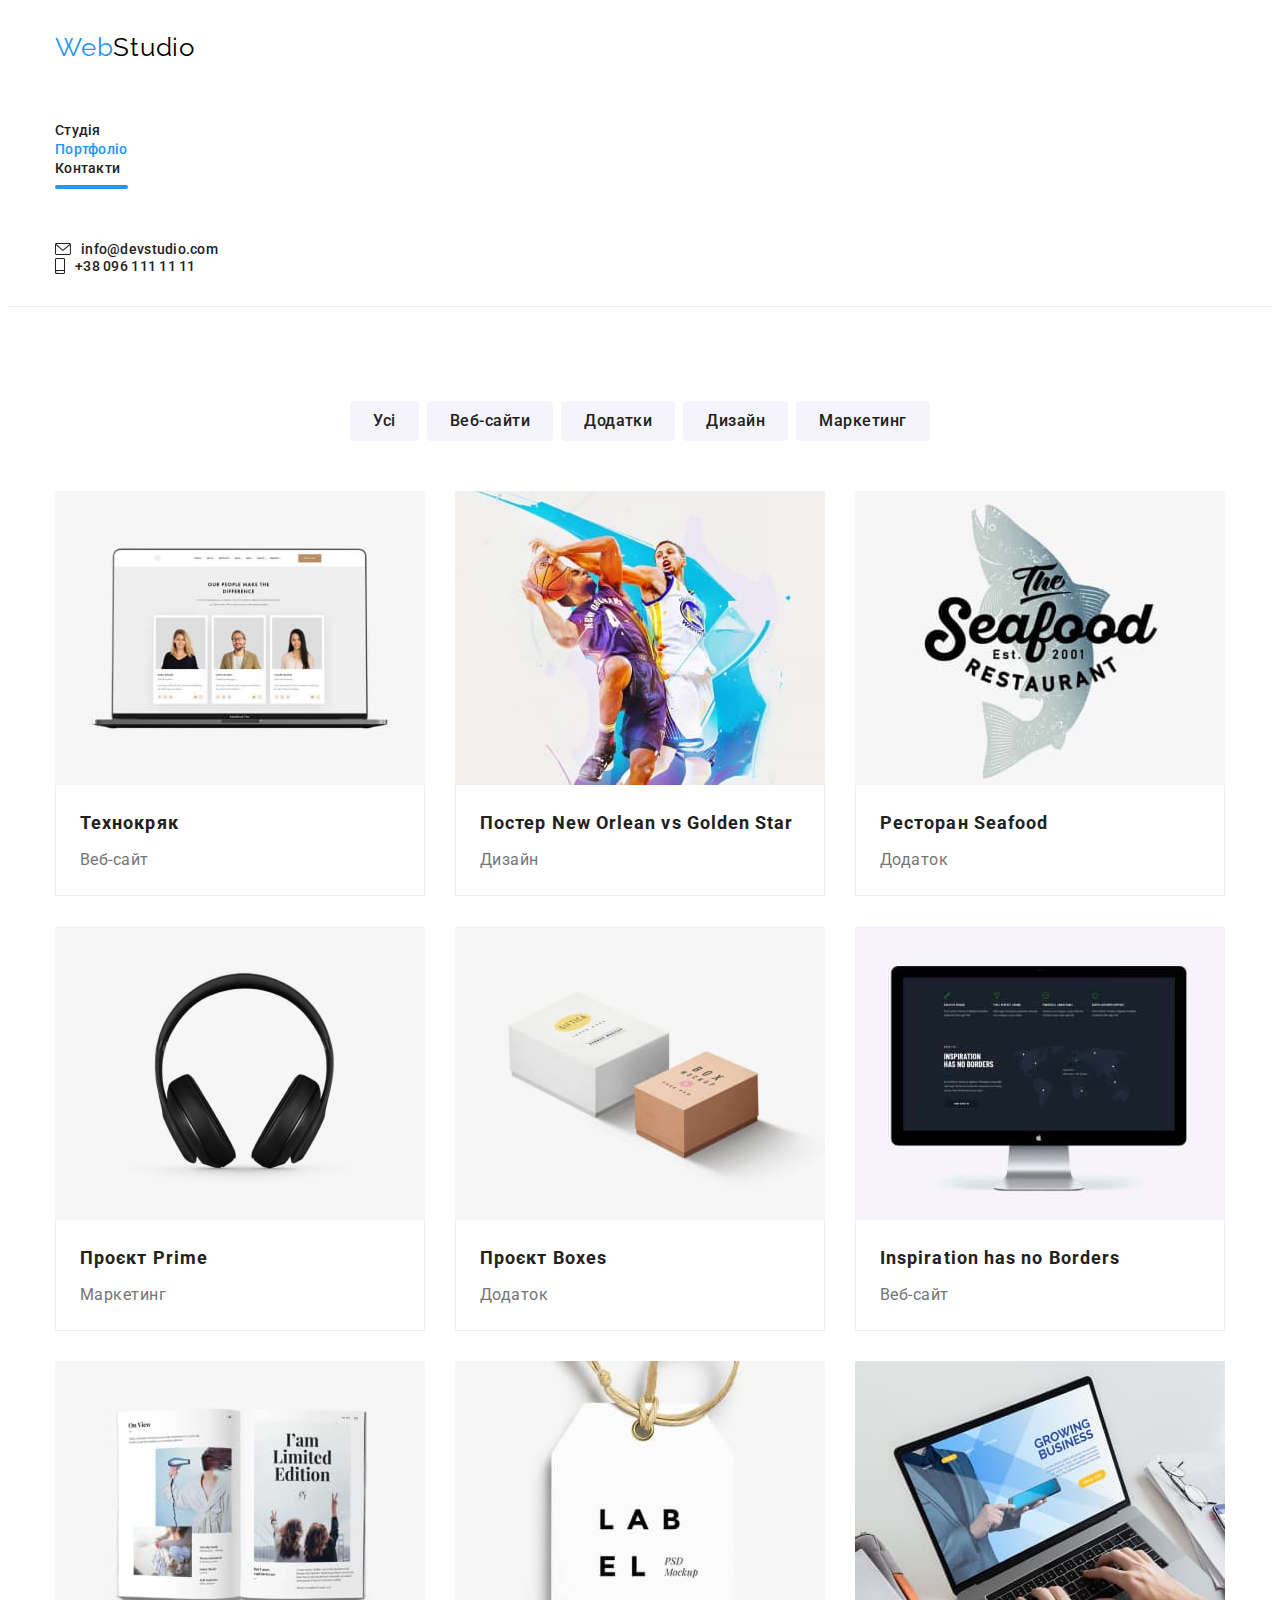
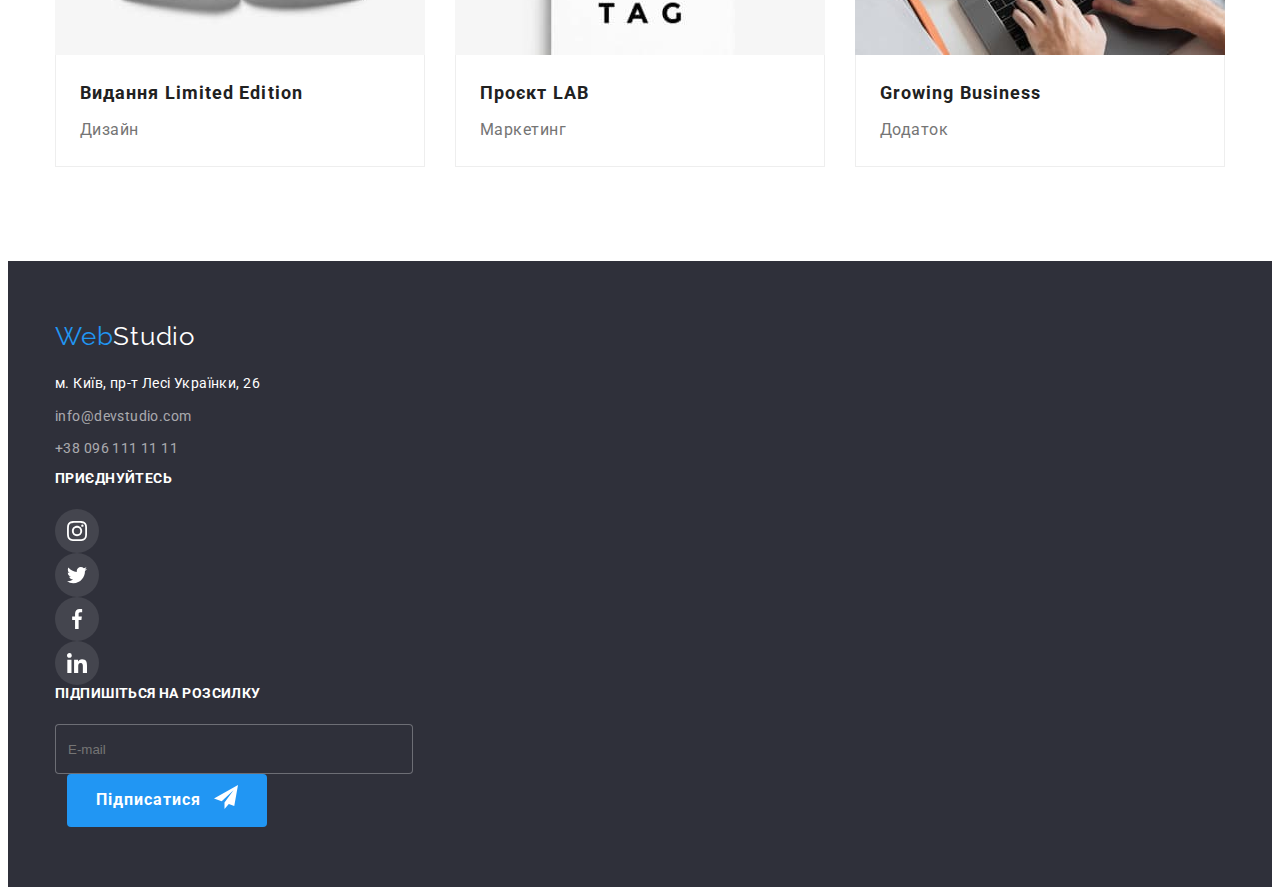
==== portfolio.html @ 2a9498d6 "fixes mobile start" ====
<!DOCTYPE html>
<html lang="uk">

<head>
    <meta charset="UTF-8">
    <meta http-equiv="X-UA-Compatible" content="IE=edge">
    <meta name="viewport" content="width=device-width, initial-scale=1.0">
    <title>WebStudio</title>
    <link rel="preconnect" href="https://fonts.googleapis.com"/>
    <link rel="preconnect" href="https://fonts.gstatic.com" crossorigin/>
    <link
        href="https://fonts.googleapis.com/css2?family=Raleway:wght@700&family=Roboto:wght@400;500;700;900&display=swap"
        rel="stylesheet"/>
    <link rel="stylesheet" href="https://cdnjs.cloudflare.com/ajax/libs/modern-normalize/1.1.0/modern-normalize.min.css" 
        integrity="sha512-wpPYUAdjBVSE4KJnH1VR1HeZfpl1ub8YT/NKx4PuQ5NmX2tKuGu6U/JRp5y+Y8XG2tV+wKQpNHVUX03MfMFn9Q=="
        crossorigin="anonymous" referrerpolicy="no-referrer"/>
    <link rel="stylesheet" href="./css/main.min.css"/>
</head>

<body>
    <header>
        <div class="container">
            <div class="header__container">
                <a class="header link-logo" href="./index.html"><span class="logo">Web</span><span
                        class="logo-studio">Studio</span></a>
                <ul class="site-nav">
                    <li><a class="link" href="./index.html">Студія</a></li>
                    <li><a class="link current" href="./portfolio.html">Портфоліо</a></li>
                    <li><a class="link" href="#">Контакти</a></li>
                </ul>
                <ul class="contacts">
                    <li class="contacts__item"><a class="link email" href="meilto:info@devstudio.com">
                            <span class="contacts__list">
                                <svg class="contacts__icon" width="16" height="12">
                                    <use href="./img/icon.svg#icon-envelope"></use>
                                </svg>info@devstudio.com
                            </span></a></li>
                    <li class="contacts__item"><a class="link tel" href="tel:+380961111111">
                            <span class="contacts__list">
                                <svg class="contacts__icon" width="10" height="16">
                                    <use href="./img/icon.svg#icon-smartphone"></use>
                                </svg>+38 096 111 11 11
                            </span></a></li>
                </ul>
            </div>
        </div>
    </header>

    <main>
        <section class="section">
            <h1 class="visually-hidden">Портфоліо</h1>
            <div class="container">
                <ul class="filters">
                    <li><button class="filter__button" type="button">Усі</button></li>
                    <li><button class="filter__button" type="button">Веб-сайти</button></li>
                    <li><button class="filter__button" type="button">Додатки</button></li>
                    <li><button class="filter__button" type="button">Дизайн</button></li>
                    <li><button class="filter__button" type="button">Маркетинг</button></li>
                </ul>
                <ul class="projects__list">
                    <li class="project">
                        <a href="#" class="project__link">
                            <div class="project__card">
                                <img src=" ./img/img11.jpg" alt="Відкритий ноутбук" height="294" width="370">
                                <div class="project__description">
                                    <p class="project__content">
                                        Ресурс пропонує комплексні пропозиції з різним рівнем функціоналу та сервісів. Все це дозволяє відвідувачу
                                        отримати вичерпні відомості про компанію чи приватну особу.
                                    </p>
                                </div>
                            </div>
                            <div class="project__remark">
                                <h2 class="project__title">Технокряк</h2>
                                <p class="project__text">Веб-сайт</p>
                            </div>
                        </a>                            
                    </li>
                    <li class="project">
                        <a href="#" class="project__link">
                            <div class="project__card">
                                <img src=" ./img/img22.jpg" alt="Баскетбол" height="294" width="370">
                                <div class="project__description">
                                    <p class="project__content">
                                        Ресурс пропонує комплексні пропозиції з різним рівнем функціоналу та сервісів. Все це дозволяє відвідувачу
                                        отримати вичерпні відомості про компанію чи приватну особу.
                                    </p>
                                </div>
                            </div>    
                            <div class="project__remark">
                                <h2 class="project__title">Постер New Orlean vs Golden Star</h2>
                                <p class="project__text">Дизайн</p>
                            </div>
                        </a>
                    </li>
                    <li class="project">
                        <a href="#" class="project__link">
                            <div class="project__card">
                                <img src=" ./img/img33.jpg" alt="Логотип ресторана" height="294" width="370">
                                <div class="project__description">
                                    <p class="project__content">
                                        Ресурс пропонує комплексні пропозиції з різним рівнем функціоналу та сервісів. Все це дозволяє відвідувачу
                                        отримати вичерпні відомості про компанію чи приватну особу.
                                    </p>
                                </div>
                            </div>
                        <div class="project__remark">
                            <h2 class="project__title">Ресторан Seafood</h2>
                            <p class="project__text">Додаток</p>
                        </div></a>
                    </li>
                    <li class="project">
                        <a href="#" class="project__link">
                            <div class="project__card">
                                <img src=" ./img/img44.jpg" alt="Навушники" height="294" width="370">
                                <div class="project__description">
                                    <p class="project__content">
                                        Ресурс пропонує комплексні пропозиції з різним рівнем функціоналу та сервісів. Все це дозволяє відвідувачу
                                        отримати вичерпні відомості про компанію чи приватну особу.
                                    </p>
                                </div>
                            </div>
                        <div class="project__remark">
                            <h2 class="project__title">Проєкт Prime</h2>
                            <p class="project__text">Маркетинг</p>
                        </div></a>
                    </li>
                    <li class="project">
                        <a href="#" class="project__link">
                            <div class="project__card">
                                <img src=" ./img/img55.jpg" alt="Подарункові коробочки" height="294" width="370">
                                <div class="project__description">
                                    <p class="project__content">
                                        Ресурс пропонує комплексні пропозиції з різним рівнем функціоналу та сервісів. Все це дозволяє відвідувачу
                                        отримати вичерпні відомості про компанію чи приватну особу.
                                    </p>
                                </div>
                            </div>
                        <div class="project__remark">
                            <h2 class="project__title">Проєкт Boxes</h2>
                            <p class="project__text">Додаток</p>
                        </div></a>
                    </li>
                    <li class="project">
                        <a href="#" class="project__link">
                            <div class="project__card">
                                <img src="./img/img66.jpg" alt="Монітор" height="294" width="370">
                                <div class="project__description">
                                    <p class="project__content">
                                        Ресурс пропонує комплексні пропозиції з різним рівнем функціоналу та сервісів. Все це дозволяє відвідувачу
                                        отримати вичерпні відомості про компанію чи приватну особу.
                                    </p>
                                </div>
                            </div>
                        <div class="project__remark">
                            <h2 class="project__title">Inspiration has no Borders</h2>
                            <p class="project__text">Веб-сайт</p>
                        </div></a>
                    </li>
                    <li class="project">
                        <a href="#" class="project__link">
                            <div class="project__card">
                                <img src="./img/img77.jpg" alt="Розкритий журнал" height="294" width="370">
                                <div class="project__description">
                                    <p class="project__content">
                                        Ресурс пропонує комплексні пропозиції з різним рівнем функціоналу та сервісів. Все це дозволяє відвідувачу
                                        отримати вичерпні відомості про компанію чи приватну особу.
                                    </p>
                                </div>
                            </div>
                        <div class="project__remark">
                            <h2 class="project__title">Видання Limited Edition</h2>
                            <p class="project__text">Дизайн</p>
                        </div></a>
                    </li>
                    <li class="project">
                        <a href="#" class="project__link">
                            <div class="project__card">
                                <img src="./img/img88.jpg" alt="Дизайн етикетки" height="294" width="370">
                                <div class="project__description">
                                    <p class="project__content">
                                        Ресурс пропонує комплексні пропозиції з різним рівнем функціоналу та сервісів. Все це дозволяє відвідувачу
                                        отримати вичерпні відомості про компанію чи приватну особу.
                                    </p>
                                </div>
                            </div>
                        <div class="project__remark">
                            <h2 class="project__title">Проєкт LAB</h2>
                            <p class="project__text">Маркетинг</p>
                        </div></a>
                    </li>
                    <li class="project">
                        <a href="#" class="project__link">
                            <div class="project__card">
                                <img src="./img/img99.jpg" alt="Робота за ноутбуком" height="294" width="370">
                                <div class="project__description">
                                    <p class="project__content">
                                        Ресурс пропонує комплексні пропозиції з різним рівнем функціоналу та сервісів. Все це дозволяє відвідувачу
                                        отримати вичерпні відомості про компанію чи приватну особу.
                                    </p>
                                </div>
                            </div>
                        <div class="project__remark">
                            <h2 class="project__title">Growing Business</h2>
                            <p class="project__text">Додаток</p>
                        </div></a>
                    </li>
                </ul>
            </div>
        </section>
    </main>

    <footer>
        <div class="container">
            <div class="footer__container">
                <div class="address__container">
                    <a class="link-logo" href="./index.html"><span class="logo">Web</span><span
                            class="logo-studio">Studio</span></a>
                    <address class="address">
                        <ul class="address__list">
                            <li class="address__items">
                                <a class="link address"
                                    href="https://www.google.com/maps/place/бульвар+Лесі+Українки,+26,+Київ,+02000/@50.4265807,30.5361971,17z/data=!3m1!4b1!4m5!3m4!1s0x40d4cf0e033ecbe9:0x57a4dffefec77da0!8m2!3d50.4265807!4d30.5383858">
                                    <span class="link address-mailing">
                                        м. Київ, пр-т Лесі Українки, 26
                                    </span></a>
                            </li>
                            <li class="address__items">
                                <a class="link email" href="meilto:info@devstudio.com"><span
                                        class="link item">info@devstudio.com</span></a>
                            </li>
                            <li class="address__items">
                                <a class="link tel" href="tel:+380961111111"><span class="link item">+38 096 111 11
                                        11</span></a>
                            </li>
                        </ul>
                    </address>
                </div>
                <div class="connect__container">
                    <h4 class="connect__title">Приєднуйтесь</h4>
                    <ul class="connect__list">
                        <li class="connect__item"><a href="" class="connect__link">
                                <svg class="connect__icon" width="20" height="20">
                                    <use href="./img/icon.svg#icon-instagram"></use>
                                </svg>
                            </a></li>
                        <li class="connect__item"><a href="" class="connect__link">
                                <svg class="connect__icon" width="20" height="20">
                                    <use href="./img/icon.svg#icon-twitter"></use>
                                </svg>
                            </a></li>
                        <li class="connect__item"><a href="" class="connect__link">
                                <svg class="connect__icon" width="20" height="20">
                                    <use href="./img/icon.svg#icon-facebook"></use>
                                </svg>
                            </a></li>
                        <li class="connect__item"><a href="" class="connect__link">
                                <svg class="connect__icon" width="20" height="20">
                                    <use href="./img/icon.svg#icon-linkedin"></use>
                                </svg>
                            </a></li>
                    </ul>
                </div>
                <div class="subscribe__container">
                    <h4 class="connect__title">Підпишіться на розсилку</h4>
                    <form name="subscribe__form" autocomplete="off" novalidate>
                        <div class="subscribe">
                            <input type="email" name="subscribe-email" class="subscribe__input" placeholder="E-mail">
                            <button class="subscribe__button" type="submit">Підписатися</button>
                        </div>
                    </form>
                </div>
            </div>
        </div>
    </footer>
</body>

</html>
---- css/main.min.css ----
:root{--primary-text-color: #757575;--title-text-color: #212121;--accent-color: #2196f3;--primary-white-color: #ffffff;--primary-black-color: #2f303a}html{-webkit-box-sizing:border-box;box-sizing:border-box}*,* ::before,* ::after{-webkit-box-sizing:inherit;box-sizing:inherit}header{border-bottom:1px solid #ececec}body{background-color:var(--primary-white-color);color:var(--primary-text-color);font-family:Roboto,sans-serif}h2,h3,h4,p{margin-top:0;margin-bottom:0}.section{padding-top:94px;padding-bottom:94px}.container{margin-right:auto;margin-left:auto;width:1200px;padding-right:15px;padding-left:15px}img{display:block;max-width:100%;height:auto;margin-right:0}ul{list-style:none;margin-top:0;margin-bottom:0}.title{color:var(--title-text-color);font-weight:700;font-size:36px;line-height:1.17;letter-spacing:.03em;margin-bottom:50px}@media screen and (max-width: 1200px){.title{font-size:calc(1rem + 2vw)}}.logo{color:var(--accent-color);font-family:Raleway;text-decoration:none;font-size:26px;line-height:1.2;letter-spacing:.03em}.logo-studio{color:#000;font-family:Raleway;text-decoration:none;font-size:26px;line-height:1.2;letter-spacing:.03em}.link-logo{text-decoration:none}.link{color:var(--title-text-color);text-decoration:none;font-family:Roboto,sans-serif;font-weight:500;font-size:14px;line-height:1.17;letter-spacing:.02em;-webkit-transition-property:background-color;transition-property:background-color;-webkit-transition-duration:250ms;transition-duration:250ms;-webkit-transition-timing-function:cubic-bezier(0.4, 0, 0.2, 1);transition-timing-function:cubic-bezier(0.4, 0, 0.2, 1)}.link:hover,.link:focus{color:var(--accent-color);-webkit-transition:color 250ms cubic-bezier(0.4, 0, 0.2, 1);transition:color 250ms cubic-bezier(0.4, 0, 0.2, 1)}.link .email,.link .tel{color:var(--primary-text-color);font-weight:500;font-size:14px;line-height:1.17;letter-spacing:.02em;text-decoration:none;margin:0;padding-right:0;padding-left:0}.link.current{color:var(--accent-color);position:relative;padding-top:32px}.link.current::after{content:"";display:inline-block;width:100%;height:4px;left:0;bottom:-32px;background-color:var(--accent-color);border-radius:2px;position:absolute}.visually-hidden{position:absolute;white-space:nowrap;width:1px;height:1px;overflow:hidden;border:0;padding:0;clip:rect(0 0 0 0);-webkit-clip-path:inset(50%);clip-path:inset(50%);margin:1px}.primary-button{display:inline-block;border:1px solid rgba(0,0,0,0);border-radius:4px;padding:10px 32px;min-width:216px;background-color:var(--accent-color);color:var(--primary-white-color);font-family:Roboto,sans-serif;font-weight:700;font-size:16px;line-height:1.9;letter-spacing:.06em;text-align:center}.section__activities{padding-top:0;padding-bottom:94px}@media(max-width: 1023px){.section__activities{display:none}}.activities .title{margin-top:0;margin-bottom:50px}.activities__list{display:-webkit-box;display:-ms-flexbox;display:flex;gap:30px;padding-left:0}.activities__card{position:relative;width:370px;height:294px}.activities__description{position:absolute;width:100%;height:70px;right:0;bottom:0;display:block;margin:0;padding:27px 0;font-family:"Roboto";font-style:normal;font-weight:700;font-size:14px;line-height:1.15;text-align:center;letter-spacing:.03em;text-transform:uppercase;background-color:rgba(47,48,58,.8);color:#fff}.clients{padding-top:94px;padding-bottom:94px}.clients__list{gap:30px;padding-left:0;-webkit-box-align:center;-ms-flex-align:center;align-items:center;-webkit-box-pack:center;-ms-flex-pack:center;justify-content:center}.clients__items{width:calc((100% - 150px)/6)}.clients__icon{fill:#afb1b8}.clients__link:hover .clients__icon,.clients__link:focus .clients__icon{fill:var(--accent-color);-webkit-transition:fill 250ms cubic-bezier(0.4, 0, 0.2, 1);transition:fill 250ms cubic-bezier(0.4, 0, 0.2, 1)}.clients__link{display:-webkit-box;display:-ms-flexbox;display:flex;width:100%;height:92px;border:1px solid #afb1b8;border-radius:4px;-webkit-box-align:center;-ms-flex-align:center;align-items:center;-webkit-box-pack:center;-ms-flex-pack:center;justify-content:center;-webkit-transition-property:background-color;transition-property:background-color;-webkit-transition-duration:250ms;transition-duration:250ms;-webkit-transition-timing-function:cubic-bezier(0.4, 0, 0.2, 1);transition-timing-function:cubic-bezier(0.4, 0, 0.2, 1)}.clients__link:hover,.clients__link:focus{border-color:var(--accent-color);-webkit-transition:border-color 250ms cubic-bezier(0.4, 0, 0.2, 1);transition:border-color 250ms cubic-bezier(0.4, 0, 0.2, 1)}.excellence__list{gap:30px;padding-left:15px;margin:0}.excellence__title{margin-top:0;margin-bottom:10px;color:var(--title-text-color);text-transform:uppercase;font-weight:700;font-size:14px;line-height:1.14;letter-spacing:.03em}.excellence__text{margin-top:0;margin-bottom:0;font-size:14px;line-height:1.7;letter-spacing:.03em}.excellence__item{width:270px}.excellence__item::before{content:"";display:block;height:120px;border-radius:4px;background-color:#f5f4fa;background-size:contain;background-repeat:no-repeat;background-position:center;margin-bottom:30px}.icon-antenna::before{background-image:url("../img/antenna.svg");background-size:70px 70px}.icon-clock::before{background-image:url("../img/clock.svg");background-size:70px 70px}.icon-diagram::before{background-image:url("../img/diagram.svg");background-size:70px 70px}.icon-astronaut::before{background-image:url("../img/astronaut.svg");background-size:70px 70px}.filters{display:-webkit-box;display:-ms-flexbox;display:flex;-webkit-box-pack:center;-ms-flex-pack:center;justify-content:center;gap:8px;padding-left:0;margin-bottom:50px}.filter__button{display:inline-block;background-color:#f5f4fa;color:var(--title-text-color);font-family:inherit;font-weight:500;font-size:16px;line-height:1.6;letter-spacing:.03em;padding:6px 22px;border:1px solid rgba(0,0,0,0);border-radius:4px;-webkit-transition-property:background-color;transition-property:background-color;-webkit-transition-duration:250ms;transition-duration:250ms;-webkit-transition-timing-function:cubic-bezier(0.4, 0, 0.2, 1);transition-timing-function:cubic-bezier(0.4, 0, 0.2, 1)}.filter__button:hover,.filter__button:focus{background-color:var(--accent-color);color:#fff;-webkit-box-shadow:0px 3px 1px rgba(0,0,0,.1),0px 1px 2px rgba(0,0,0,.08),0px 2px 2px rgba(0,0,0,.12);box-shadow:0px 3px 1px rgba(0,0,0,.1),0px 1px 2px rgba(0,0,0,.08),0px 2px 2px rgba(0,0,0,.12);-webkit-transition:-webkit-box-shadow 250ms cubic-bezier(0.4, 0, 0.2, 1);transition:-webkit-box-shadow 250ms cubic-bezier(0.4, 0, 0.2, 1);transition:box-shadow 250ms cubic-bezier(0.4, 0, 0.2, 1);transition:box-shadow 250ms cubic-bezier(0.4, 0, 0.2, 1), -webkit-box-shadow 250ms cubic-bezier(0.4, 0, 0.2, 1);-webkit-transition:background-color 250ms cubic-bezier(0.4, 0, 0.2, 1);transition:background-color 250ms cubic-bezier(0.4, 0, 0.2, 1);-webkit-transition:color 250ms cubic-bezier(0.4, 0, 0.2, 1);transition:color 250ms cubic-bezier(0.4, 0, 0.2, 1)}.filter__buttoncurrent{background-color:#2196f3;color:#fff;-webkit-box-shadow:0px 3px 1px rgba(0,0,0,.1),0px 1px 2px rgba(0,0,0,.08),0px 2px 2px rgba(0,0,0,.12);box-shadow:0px 3px 1px rgba(0,0,0,.1),0px 1px 2px rgba(0,0,0,.08),0px 2px 2px rgba(0,0,0,.12)}footer{background-color:var(--primary-black-color);padding-top:60px;padding-bottom:60px}.footer__container{-webkit-box-align:baseline;-ms-flex-align:baseline;align-items:baseline}footer .logo-studio{color:var(--primary-white-color)}footer .link-logo{display:inline-block;padding-left:0;margin-right:0;margin-bottom:20px}.address{font-style:inherit}.address__container{margin-right:70px}.address__list{display:block;padding:0}.address__items{margin-bottom:9px}.address-mailing{text-decoration:none;color:#fff;font-weight:400;font-size:14px;line-height:1.7;letter-spacing:.03em}.item{text-decoration:none;color:rgba(255,255,255,.6);font-weight:400;font-size:14px;line-height:1.7;letter-spacing:.03em}.address__link:hover,.address__link:focus{color:var(--accent-color);-webkit-transition:color 250ms cubic-bezier(0.4, 0, 0.2, 1);transition:color 250ms cubic-bezier(0.4, 0, 0.2, 1)}.connect__title{font-family:"Roboto";font-style:normal;font-weight:700;font-size:14px;line-height:16px;letter-spacing:.03em;text-transform:uppercase;margin-bottom:23px;color:#fff}.connect__list{-webkit-box-pack:center;-ms-flex-pack:center;justify-content:center;gap:10px;padding:0}.connect__link{width:44px;height:44px;display:-webkit-box;display:-ms-flexbox;display:flex;-webkit-box-align:center;-ms-flex-align:center;align-items:center;-webkit-box-pack:center;-ms-flex-pack:center;justify-content:center;background-color:#44454e;border-radius:50%;-webkit-transition-property:background-color;transition-property:background-color;-webkit-transition-duration:250ms;transition-duration:250ms;-webkit-transition-timing-function:cubic-bezier(0.4, 0, 0.2, 1);transition-timing-function:cubic-bezier(0.4, 0, 0.2, 1)}.connect__link:hover,.connect__link:focus{background-color:var(--accent-color);-webkit-transition:background-color 250ms cubic-bezier(0.4, 0, 0.2, 1);transition:background-color 250ms cubic-bezier(0.4, 0, 0.2, 1)}.connect__icon{fill:#fff}.subscribe__container{margin-left:auto}.subscribe__button{position:relative;display:block;padding:10px 28px;margin-left:12px;min-width:200px;border:1px solid rgba(0,0,0,0);border-radius:4px;background-color:var(--accent-color);color:var(--primary-white-color);font-family:Roboto,sans-serif;font-weight:700;font-size:16px;line-height:1.9;letter-spacing:.06em;text-align:start;cursor:pointer}.subscribe__button::after{content:"";position:absolute;top:10px;right:28px;display:inline-block;width:24px;height:24px;background-image:url("../img/send.svg");background-repeat:no-repeat}.subscribe__input{width:358px;height:50px;padding:12px 12px 12px 12px;border:1px solid rgba(255,255,255,.3);border-radius:4px;background-color:#2f303a;outline:none;color:var(--primary-white-color)}.header__container{-webkit-box-align:center;-ms-flex-align:center;align-items:center;-webkit-box-pack:justify;-ms-flex-pack:justify;justify-content:space-between}header .link-logo{display:block;padding-top:24px;padding-bottom:25px;padding-left:0;margin-right:93px}.site-nav{-webkit-box-align:center;-ms-flex-align:center;align-items:center;-webkit-box-pack:justify;-ms-flex-pack:justify;justify-content:space-between;gap:50px;padding-top:32px;padding-bottom:32px;padding-left:0;margin-right:308px}.contacts{-ms-flex-line-pack:center;align-content:center;-webkit-box-pack:start;-ms-flex-pack:start;justify-content:flex-start;gap:40px;-ms-flex-wrap:nowrap;flex-wrap:nowrap;margin:0;padding-top:32px;padding-right:0;padding-bottom:32px;padding-left:0}.contacts__item{display:-webkit-box;display:-ms-flexbox;display:flex;-webkit-box-align:center;-ms-flex-align:center;align-items:center;padding-right:0;-ms-flex-wrap:nowrap;flex-wrap:nowrap}.contacts__list{display:-webkit-box;display:-ms-flexbox;display:flex;-webkit-box-align:center;-ms-flex-align:center;align-items:center;-webkit-box-pack:justify;-ms-flex-pack:justify;justify-content:space-between;padding-right:0}.contacts__icon{fill:currentColor;margin-right:10px}.hero{background-color:#c4c4c4;text-align:center;padding:0}.section.hero{height:600px}.hero__overlay{width:100%;height:100%;margin-left:auto;margin-right:auto;background-image:-webkit-gradient(linear, left top, right top, from(rgba(47, 48, 58, 0.4)), to(rgba(47, 48, 58, 0.4))),url("../img/bgrhero.jpeg");background-image:linear-gradient(to right, rgba(47, 48, 58, 0.4), rgba(47, 48, 58, 0.4)),url("../img/bgrhero.jpeg");background-repeat:no-repeat;background-position:center;background-size:cover}.hero__container{padding-top:200px;padding-bottom:200px}.hero__title{margin-top:0;margin-bottom:30px;margin-right:auto;margin-left:auto;color:var(--primary-white-color);text-transform:uppercase;font-weight:900;font-size:44px;line-height:1.36;letter-spacing:.06em;text-align:center;max-width:696px}.backdrop{position:fixed;top:0;left:0;width:100%;height:100%;background-color:rgba(0,0,0,.2);opacity:1;-webkit-transition:opacity 250ms cubic-bezier(0.4, 0, 0.2, 1);transition:opacity 250ms cubic-bezier(0.4, 0, 0.2, 1)}.backdrop.is-hidden{opacity:0;pointer-events:none}.backdrop.is-hidden .modal{-webkit-transform:translate(-50%, -50%) scale(0.8);transform:translate(-50%, -50%) scale(0.8)}.modal{position:absolute;top:50%;left:50%;-webkit-transform:translate(-50%, -50%) scale(1);transform:translate(-50%, -50%) scale(1);width:528px;height:581px;border-radius:4px;background-color:#fff}.close-button{position:absolute;top:8px;right:8px;width:30px;height:30px;border-radius:50%;border:1px solid rgba(0,0,0,.1);background-color:#fff;display:-webkit-box;display:-ms-flexbox;display:flex;-webkit-box-align:center;-ms-flex-align:center;align-items:center;-webkit-box-pack:center;-ms-flex-pack:center;justify-content:center;cursor:pointer}.close-icon{fill:currentColor}.close-button:hover .close-icon,.close-button:focus .close-icon{fill:#2196f3;-webkit-transition:fill 250ms cubic-bezier(0.4, 0, 0.2, 1);transition:fill 250ms cubic-bezier(0.4, 0, 0.2, 1)}.modal-title{font-family:"Roboto";font-style:normal;font-weight:700;font-size:20px;line-height:1.15;text-align:center;letter-spacing:.03em;color:#212121;padding-top:40px;padding-right:40px;padding-left:40px;padding-bottom:12px}.form-input{display:block;margin:0;padding-right:40px;padding-bottom:30px;padding-left:40px}.form-label{display:block;margin-bottom:4px;font-family:Roboto;font-style:normal;font-weight:400;font-size:12px;line-height:1.16;letter-spacing:.01em;color:#757575}.input-wrap{position:relative;margin-bottom:10px}.input-item{width:100%;height:40px;padding:12px 12px 12px 32px;border:1px solid rgba(33,33,33,.2);border-radius:4px;outline:none}.input-item:focus{border-color:var(--accent-color);cursor:pointer}.input-icon{position:absolute;top:50%;left:12px;-webkit-transform:translateY(-50%);transform:translateY(-50%);fill:#212121}.input-wrap:focus-within .input-icon{fill:#2196f3;-webkit-transition:fill 250ms cubic-bezier(0.4, 0, 0.2, 1);transition:fill 250ms cubic-bezier(0.4, 0, 0.2, 1)}.form-textarea{border:1px solid rgba(33,33,33,.2);border-radius:4px;width:100%;height:120px;padding:12px;margin-bottom:20px;resize:none;font-family:"Roboto";font-size:12px;color:rgba(117,117,117,.5)}.form-textarea:focus{border-color:#2196f3}.checkbox-input{-webkit-appearance:none;-moz-appearance:none;appearance:none}.checkbox-label{position:relative;top:0;left:4%;padding-left:24px;margin-bottom:30px;font-family:"Roboto";font-weight:400;font-size:14px;line-height:1.7;letter-spacing:.03em}.checkbox-label-terms{color:var(--accent-color);font-family:"Roboto";font-weight:400;font-size:14px;line-height:1.7;letter-spacing:.03em}.checkbox-label::before{content:"";position:absolute;top:0;left:0;width:16px;height:15px;border:1px solid #212121;border-radius:2px}.checkbox-label::after{content:"";position:absolute;top:0;left:0;width:16px;height:15px;background-image:url("../img/iconcheck.svg");background-color:#2196f3;background-size:contain;background-repeat:no-repeat;border:1px solid #2196f3;border-radius:2px;opacity:0}.checkbox-input:checked+.checkbox-label::after{opacity:1}.form-button{display:block;margin:auto;-webkit-box-shadow:0px 4px 4px rgba(0,0,0,.15);box-shadow:0px 4px 4px rgba(0,0,0,.15);-webkit-transition:-webkit-box-shadow 250ms cubic-bezier(0.4, 0, 0.2, 1);transition:-webkit-box-shadow 250ms cubic-bezier(0.4, 0, 0.2, 1);transition:box-shadow 250ms cubic-bezier(0.4, 0, 0.2, 1);transition:box-shadow 250ms cubic-bezier(0.4, 0, 0.2, 1), -webkit-box-shadow 250ms cubic-bezier(0.4, 0, 0.2, 1)}.projects__list{display:-webkit-box;display:-ms-flexbox;display:flex;-ms-flex-wrap:wrap;flex-wrap:wrap;gap:30px;-ms-flex-preferred-size:calc((100% - 30px)/3);flex-basis:calc((100% - 30px)/3);padding:0;margin:0;text-decoration:none}.project__link{text-decoration:none;color:var(--primary-text-color);-webkit-box-shadow:0px 1px 1px rgba(0,0,0,.12),0px 4px 4px rgba(0,0,0,.06),1px 4px 6px rgba(0,0,0,.16);box-shadow:0px 1px 1px rgba(0,0,0,.12),0px 4px 4px rgba(0,0,0,.06),1px 4px 6px rgba(0,0,0,.16)}.project__card{position:relative;width:370px;height:294px;padding:63px,24px;overflow:hidden}.project__description{position:absolute;width:100%;height:100%;top:0;left:0;padding:63px 24px;background-color:rgba(33,150,243,.9);color:#fff;-webkit-transform:translateY(100%);transform:translateY(100%);-webkit-transition:-webkit-transform 250ms cubic-bezier(0.4, 0, 0.2, 1);transition:-webkit-transform 250ms cubic-bezier(0.4, 0, 0.2, 1);transition:transform 250ms cubic-bezier(0.4, 0, 0.2, 1);transition:transform 250ms cubic-bezier(0.4, 0, 0.2, 1), -webkit-transform 250ms cubic-bezier(0.4, 0, 0.2, 1)}.project__card:hover .project__description{-webkit-transform:translateY(0);transform:translateY(0);-webkit-transition:-webkit-transform 250ms cubic-bezier(0.4, 0, 0.2, 1);transition:-webkit-transform 250ms cubic-bezier(0.4, 0, 0.2, 1);transition:transform 250ms cubic-bezier(0.4, 0, 0.2, 1);transition:transform 250ms cubic-bezier(0.4, 0, 0.2, 1), -webkit-transform 250ms cubic-bezier(0.4, 0, 0.2, 1)}.project__content{font-family:Roboto;font-size:18px;line-height:1.55;letter-spacing:.03em;color:#fff;margin:0}.project__remark{display:block;max-width:370px;border:1px solid #eee;border-top:rgba(0,0,0,0);padding:20px 24px;margin:0}.project__title{color:var(--title-text-color);font-weight:700;font-size:18px;line-height:2;letter-spacing:.06em;margin-bottom:4px;text-decoration:none}.project__text{color:var(--primary-text-color);font-size:16px;line-height:1.9;letter-spacing:.03em;text-decoration:none}.project:hover,.project:focus{-webkit-box-shadow:0px 1px 1px rgba(0,0,0,.12),0px 4px 4px rgba(0,0,0,.06),1px 4px 6px rgba(0,0,0,.16);box-shadow:0px 1px 1px rgba(0,0,0,.12),0px 4px 4px rgba(0,0,0,.06),1px 4px 6px rgba(0,0,0,.16);-webkit-transition:-webkit-box-shadow 250ms cubic-bezier(0.4, 0, 0.2, 1);transition:-webkit-box-shadow 250ms cubic-bezier(0.4, 0, 0.2, 1);transition:box-shadow 250ms cubic-bezier(0.4, 0, 0.2, 1);transition:box-shadow 250ms cubic-bezier(0.4, 0, 0.2, 1), -webkit-box-shadow 250ms cubic-bezier(0.4, 0, 0.2, 1)}.team__list{-webkit-box-pack:justify;-ms-flex-pack:justify;justify-content:space-between;padding-left:0}.team{background-color:#f5f4fa}.team__card{display:block;background-color:var(--primary-white-color);border:1px solid rgba(0,0,0,0);width:270px;height:428px;text-align:center;-webkit-box-shadow:0px 1px 3px rgba(0,0,0,.12),0px 1px 1px rgba(0,0,0,.14),0px 2px 1px rgba(0,0,0,.2);box-shadow:0px 1px 3px rgba(0,0,0,.12),0px 1px 1px rgba(0,0,0,.14),0px 2px 1px rgba(0,0,0,.2);border-radius:0px 0px 4px 4px;margin-right:0}.team__container{padding-top:30px;padding-bottom:0}.team__title{color:var(--title-text-color);font-weight:500;font-size:16px;line-height:1.19;letter-spacing:.03em;margin-top:0;margin-bottom:10px}.team__text{font-size:16px;line-height:1.19;letter-spacing:.03em;margin-top:0;margin-bottom:16px}.team-connect__list{display:-webkit-box;display:-ms-flexbox;display:flex;-webkit-box-pack:center;-ms-flex-pack:center;justify-content:center;gap:10px;padding:0;margin-top:16px}.team-connect__icon{fill:#afb1b8}.team-connect__link:hover .team-connect__icon,.team-connect__link:focus .team-connect__icon{fill:#fff;-webkit-transition:fill 250ms cubic-bezier(0.4, 0, 0.2, 1);transition:fill 250ms cubic-bezier(0.4, 0, 0.2, 1)}.team-connect__link{width:44px;height:44px;display:-webkit-box;display:-ms-flexbox;display:flex;-webkit-box-align:center;-ms-flex-align:center;align-items:center;-webkit-box-pack:center;-ms-flex-pack:center;justify-content:center;background-color:#fff;border-radius:50%;-webkit-transition-property:background-color;transition-property:background-color;-webkit-transition-duration:250ms;transition-duration:250ms;-webkit-transition-timing-function:cubic-bezier(0.4, 0, 0.2, 1);transition-timing-function:cubic-bezier(0.4, 0, 0.2, 1)}.team-connect__link:hover,.team-connect__link:focus{background-color:var(--accent-color);fill:#fff;-webkit-transition:fill 250ms cubic-bezier(0.4, 0, 0.2, 1);transition:fill 250ms cubic-bezier(0.4, 0, 0.2, 1)}/*# sourceMappingURL=main.min.css.map */
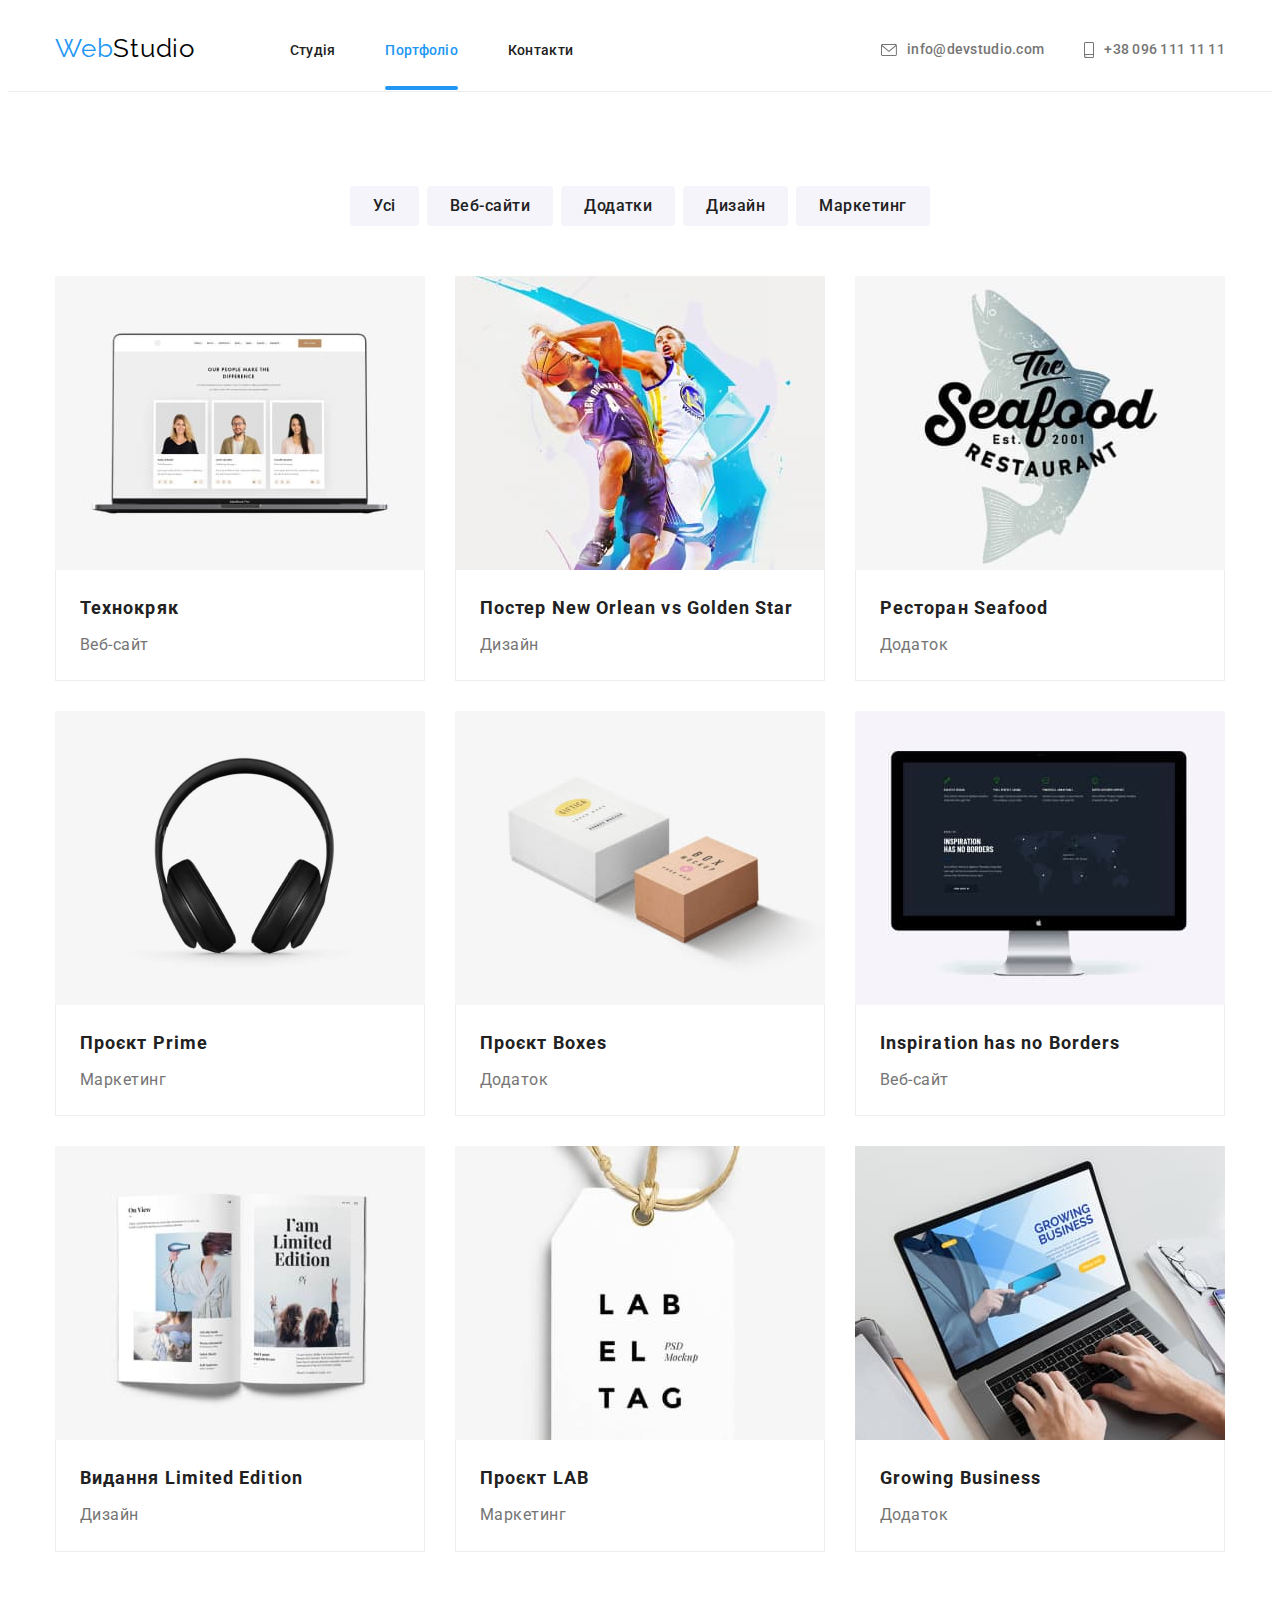
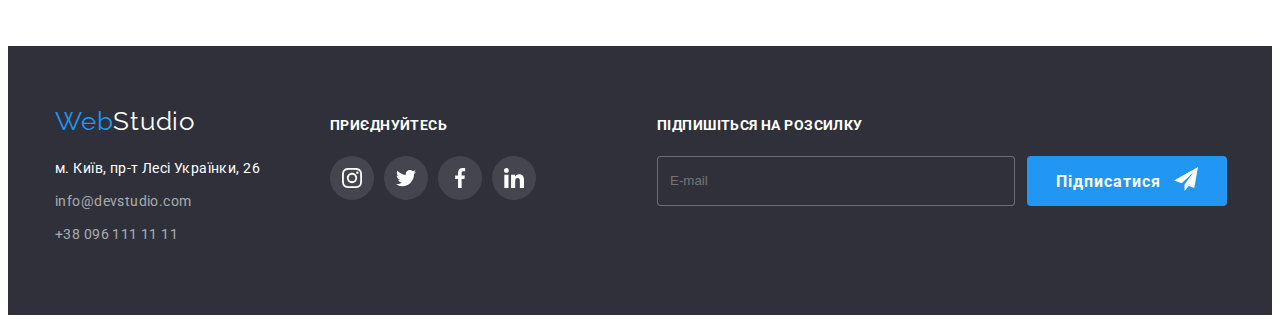
==== commit 2cb446ee: "fixes portfolio" ====
--- a/portfolio.html
+++ b/portfolio.html
@@ -23,25 +23,32 @@
             <div class="header__container">
                 <a class="header link-logo" href="./index.html"><span class="logo">Web</span><span
                         class="logo-studio">Studio</span></a>
-                <ul class="site-nav">
-                    <li><a class="link" href="./index.html">Студія</a></li>
-                    <li><a class="link current" href="./portfolio.html">Портфоліо</a></li>
-                    <li><a class="link" href="#">Контакти</a></li>
-                </ul>
-                <ul class="contacts">
-                    <li class="contacts__item"><a class="link email" href="meilto:info@devstudio.com">
+                <button type="button" class="menu-toggle js-open-menu" aria-expanded="false" aria-controls="mobile-menu" data-mobile-menu>
+                        <svg width="40" height="40">
+                            <use class="icon-menu" href="./img/icon.svg#icon-menu"></use>
+                        </svg>
+                </button>
+                <div class="menu">
+                    <ul class="site-nav">
+                        <li><a class="link" href="./index.html">Студія</a></li>
+                        <li><a class="link current" href="./portfolio.html">Портфоліо</a></li>
+                        <li><a class="link" href="#">Контакти</a></li>
+                    </ul>
+                    <ul class="contacts">
+                        <li class="contacts__item"><a class="link email" href="meilto:info@devstudio.com">
                             <span class="contacts__list">
                                 <svg class="contacts__icon" width="16" height="12">
                                     <use href="./img/icon.svg#icon-envelope"></use>
                                 </svg>info@devstudio.com
                             </span></a></li>
-                    <li class="contacts__item"><a class="link tel" href="tel:+380961111111">
+                        <li class="contacts__item"><a class="link tel" href="tel:+380961111111">
                             <span class="contacts__list">
                                 <svg class="contacts__icon" width="10" height="16">
                                     <use href="./img/icon.svg#icon-smartphone"></use>
                                 </svg>+38 096 111 11 11
                             </span></a></li>
-                </ul>
+                    </ul>
+                </div>    
             </div>
         </div>
     </header>
@@ -226,10 +233,10 @@
                             </li>
                             <li class="address__items">
                                 <a class="link email" href="meilto:info@devstudio.com"><span
-                                        class="link item">info@devstudio.com</span></a>
+                                        class="address__link item">info@devstudio.com</span></a>
                             </li>
                             <li class="address__items">
-                                <a class="link tel" href="tel:+380961111111"><span class="link item">+38 096 111 11
+                                <a class="link tel" href="tel:+380961111111"><span class="address__link item">+38 096 111 11
                                         11</span></a>
                             </li>
                         </ul>
@@ -260,7 +267,7 @@
                             </a></li>
                     </ul>
                 </div>
-                <div class="subscribe__container">
+                <div class="subscribe__container self">
                     <h4 class="connect__title">Підпишіться на розсилку</h4>
                     <form name="subscribe__form" autocomplete="off" novalidate>
                         <div class="subscribe">
@@ -272,6 +279,58 @@
             </div>
         </div>
     </footer>
+    <div class="menu-container js-menu-container" id="mobile-menu" data-mobile-menu>
+        <button type="button" class="menu-toggle js-close-menu">
+            <svg width="40" height="40">
+                <use class="icon-close" href="./img/icon.svg#icon-close"></use>
+            </svg>
+        </button>
+        <ul class="menu-site">
+            <li class="menu-site_list">
+                <a class="menu-site_link current" href="./index.html">Студія</a>
+            </li>
+            <li class="menu-site_list">
+                <a class="menu-site_link" href="./portfolio.html">Портфоліо</a>
+            </li>
+            <li class="menu-site_list">
+                <a class="menu-site_link" href="#">Контакти</a>
+            </li>
+        </ul>
+        <ul class="menu-contacts">
+            <li class="menu-contacts_list">
+                <a class="menu-contacts_tel" href="tel:+380961111111">
+                    <span class="menu-contacts_phone">+38 096 111 11 11</span>
+                </a>
+            </li>
+            <li class="menu-contacts_list">
+                <a class="menu-contacts_email" href="mailto:info@devstudio.com">
+                    <span class="menu-contacts_mail">info@devstudio.com</span>
+                </a>
+            </li>
+        </ul>
+        <ul class="menu-social">
+            <li class="menu-social_item">
+                <a class="menu-social_link" href="#">
+                    Instagram<span class="line">|</span>
+                </a>
+            </li>
+            <li class="menu-social_item">
+                <a class="menu-social_link" href="#">
+                    Twitter<span class="line">|</span>
+                </a>
+            </li>
+            <li class="menu-social_item">
+                <a class="menu-social_link" href="#">
+                    Facebook<span class="line">|</span>
+                </a>
+            </li>
+            <li class="menu-social_item">
+                <a class="menu-social_link" href="#">
+                    LinkedIn</a>
+            </li>
+        </ul>
+    </div>
+    <script src="./js/mobile-menu.js"></script>
 </body>
 
 </html>--- a/css/main.min.css
+++ b/css/main.min.css
@@ -1 +1 @@
-:root{--primary-text-color: #757575;--title-text-color: #212121;--accent-color: #2196f3;--primary-white-color: #ffffff;--primary-black-color: #2f303a}html{-webkit-box-sizing:border-box;box-sizing:border-box}*,* ::before,* ::after{-webkit-box-sizing:inherit;box-sizing:inherit}header{border-bottom:1px solid #ececec}body{background-color:var(--primary-white-color);color:var(--primary-text-color);font-family:Roboto,sans-serif}h2,h3,h4,p{margin-top:0;margin-bottom:0}.section{padding-top:94px;padding-bottom:94px}.container{margin-right:auto;margin-left:auto;width:1200px;padding-right:15px;padding-left:15px}img{display:block;max-width:100%;height:auto;margin-right:0}ul{list-style:none;margin-top:0;margin-bottom:0}.title{color:var(--title-text-color);font-weight:700;font-size:36px;line-height:1.17;letter-spacing:.03em;margin-bottom:50px}@media screen and (max-width: 1200px){.title{font-size:calc(1rem + 2vw)}}.logo{color:var(--accent-color);font-family:Raleway;text-decoration:none;font-size:26px;line-height:1.2;letter-spacing:.03em}.logo-studio{color:#000;font-family:Raleway;text-decoration:none;font-size:26px;line-height:1.2;letter-spacing:.03em}.link-logo{text-decoration:none}.link{color:var(--title-text-color);text-decoration:none;font-family:Roboto,sans-serif;font-weight:500;font-size:14px;line-height:1.17;letter-spacing:.02em;-webkit-transition-property:background-color;transition-property:background-color;-webkit-transition-duration:250ms;transition-duration:250ms;-webkit-transition-timing-function:cubic-bezier(0.4, 0, 0.2, 1);transition-timing-function:cubic-bezier(0.4, 0, 0.2, 1)}.link:hover,.link:focus{color:var(--accent-color);-webkit-transition:color 250ms cubic-bezier(0.4, 0, 0.2, 1);transition:color 250ms cubic-bezier(0.4, 0, 0.2, 1)}.link .email,.link .tel{color:var(--primary-text-color);font-weight:500;font-size:14px;line-height:1.17;letter-spacing:.02em;text-decoration:none;margin:0;padding-right:0;padding-left:0}.link.current{color:var(--accent-color);position:relative;padding-top:32px}.link.current::after{content:"";display:inline-block;width:100%;height:4px;left:0;bottom:-32px;background-color:var(--accent-color);border-radius:2px;position:absolute}.visually-hidden{position:absolute;white-space:nowrap;width:1px;height:1px;overflow:hidden;border:0;padding:0;clip:rect(0 0 0 0);-webkit-clip-path:inset(50%);clip-path:inset(50%);margin:1px}.primary-button{display:inline-block;border:1px solid rgba(0,0,0,0);border-radius:4px;padding:10px 32px;min-width:216px;background-color:var(--accent-color);color:var(--primary-white-color);font-family:Roboto,sans-serif;font-weight:700;font-size:16px;line-height:1.9;letter-spacing:.06em;text-align:center}.section__activities{padding-top:0;padding-bottom:94px}@media(max-width: 1023px){.section__activities{display:none}}.activities .title{margin-top:0;margin-bottom:50px}.activities__list{display:-webkit-box;display:-ms-flexbox;display:flex;gap:30px;padding-left:0}.activities__card{position:relative;width:370px;height:294px}.activities__description{position:absolute;width:100%;height:70px;right:0;bottom:0;display:block;margin:0;padding:27px 0;font-family:"Roboto";font-style:normal;font-weight:700;font-size:14px;line-height:1.15;text-align:center;letter-spacing:.03em;text-transform:uppercase;background-color:rgba(47,48,58,.8);color:#fff}.clients{padding-top:94px;padding-bottom:94px}.clients__list{gap:30px;padding-left:0;-webkit-box-align:center;-ms-flex-align:center;align-items:center;-webkit-box-pack:center;-ms-flex-pack:center;justify-content:center}.clients__items{width:calc((100% - 150px)/6)}.clients__icon{fill:#afb1b8}.clients__link:hover .clients__icon,.clients__link:focus .clients__icon{fill:var(--accent-color);-webkit-transition:fill 250ms cubic-bezier(0.4, 0, 0.2, 1);transition:fill 250ms cubic-bezier(0.4, 0, 0.2, 1)}.clients__link{display:-webkit-box;display:-ms-flexbox;display:flex;width:100%;height:92px;border:1px solid #afb1b8;border-radius:4px;-webkit-box-align:center;-ms-flex-align:center;align-items:center;-webkit-box-pack:center;-ms-flex-pack:center;justify-content:center;-webkit-transition-property:background-color;transition-property:background-color;-webkit-transition-duration:250ms;transition-duration:250ms;-webkit-transition-timing-function:cubic-bezier(0.4, 0, 0.2, 1);transition-timing-function:cubic-bezier(0.4, 0, 0.2, 1)}.clients__link:hover,.clients__link:focus{border-color:var(--accent-color);-webkit-transition:border-color 250ms cubic-bezier(0.4, 0, 0.2, 1);transition:border-color 250ms cubic-bezier(0.4, 0, 0.2, 1)}.excellence__list{gap:30px;padding-left:15px;margin:0}.excellence__title{margin-top:0;margin-bottom:10px;color:var(--title-text-color);text-transform:uppercase;font-weight:700;font-size:14px;line-height:1.14;letter-spacing:.03em}.excellence__text{margin-top:0;margin-bottom:0;font-size:14px;line-height:1.7;letter-spacing:.03em}.excellence__item{width:270px}.excellence__item::before{content:"";display:block;height:120px;border-radius:4px;background-color:#f5f4fa;background-size:contain;background-repeat:no-repeat;background-position:center;margin-bottom:30px}.icon-antenna::before{background-image:url("../img/antenna.svg");background-size:70px 70px}.icon-clock::before{background-image:url("../img/clock.svg");background-size:70px 70px}.icon-diagram::before{background-image:url("../img/diagram.svg");background-size:70px 70px}.icon-astronaut::before{background-image:url("../img/astronaut.svg");background-size:70px 70px}.filters{display:-webkit-box;display:-ms-flexbox;display:flex;-webkit-box-pack:center;-ms-flex-pack:center;justify-content:center;gap:8px;padding-left:0;margin-bottom:50px}.filter__button{display:inline-block;background-color:#f5f4fa;color:var(--title-text-color);font-family:inherit;font-weight:500;font-size:16px;line-height:1.6;letter-spacing:.03em;padding:6px 22px;border:1px solid rgba(0,0,0,0);border-radius:4px;-webkit-transition-property:background-color;transition-property:background-color;-webkit-transition-duration:250ms;transition-duration:250ms;-webkit-transition-timing-function:cubic-bezier(0.4, 0, 0.2, 1);transition-timing-function:cubic-bezier(0.4, 0, 0.2, 1)}.filter__button:hover,.filter__button:focus{background-color:var(--accent-color);color:#fff;-webkit-box-shadow:0px 3px 1px rgba(0,0,0,.1),0px 1px 2px rgba(0,0,0,.08),0px 2px 2px rgba(0,0,0,.12);box-shadow:0px 3px 1px rgba(0,0,0,.1),0px 1px 2px rgba(0,0,0,.08),0px 2px 2px rgba(0,0,0,.12);-webkit-transition:-webkit-box-shadow 250ms cubic-bezier(0.4, 0, 0.2, 1);transition:-webkit-box-shadow 250ms cubic-bezier(0.4, 0, 0.2, 1);transition:box-shadow 250ms cubic-bezier(0.4, 0, 0.2, 1);transition:box-shadow 250ms cubic-bezier(0.4, 0, 0.2, 1), -webkit-box-shadow 250ms cubic-bezier(0.4, 0, 0.2, 1);-webkit-transition:background-color 250ms cubic-bezier(0.4, 0, 0.2, 1);transition:background-color 250ms cubic-bezier(0.4, 0, 0.2, 1);-webkit-transition:color 250ms cubic-bezier(0.4, 0, 0.2, 1);transition:color 250ms cubic-bezier(0.4, 0, 0.2, 1)}.filter__buttoncurrent{background-color:#2196f3;color:#fff;-webkit-box-shadow:0px 3px 1px rgba(0,0,0,.1),0px 1px 2px rgba(0,0,0,.08),0px 2px 2px rgba(0,0,0,.12);box-shadow:0px 3px 1px rgba(0,0,0,.1),0px 1px 2px rgba(0,0,0,.08),0px 2px 2px rgba(0,0,0,.12)}footer{background-color:var(--primary-black-color);padding-top:60px;padding-bottom:60px}.footer__container{-webkit-box-align:baseline;-ms-flex-align:baseline;align-items:baseline}footer .logo-studio{color:var(--primary-white-color)}footer .link-logo{display:inline-block;padding-left:0;margin-right:0;margin-bottom:20px}.address{font-style:inherit}.address__container{margin-right:70px}.address__list{display:block;padding:0}.address__items{margin-bottom:9px}.address-mailing{text-decoration:none;color:#fff;font-weight:400;font-size:14px;line-height:1.7;letter-spacing:.03em}.item{text-decoration:none;color:rgba(255,255,255,.6);font-weight:400;font-size:14px;line-height:1.7;letter-spacing:.03em}.address__link:hover,.address__link:focus{color:var(--accent-color);-webkit-transition:color 250ms cubic-bezier(0.4, 0, 0.2, 1);transition:color 250ms cubic-bezier(0.4, 0, 0.2, 1)}.connect__title{font-family:"Roboto";font-style:normal;font-weight:700;font-size:14px;line-height:16px;letter-spacing:.03em;text-transform:uppercase;margin-bottom:23px;color:#fff}.connect__list{-webkit-box-pack:center;-ms-flex-pack:center;justify-content:center;gap:10px;padding:0}.connect__link{width:44px;height:44px;display:-webkit-box;display:-ms-flexbox;display:flex;-webkit-box-align:center;-ms-flex-align:center;align-items:center;-webkit-box-pack:center;-ms-flex-pack:center;justify-content:center;background-color:#44454e;border-radius:50%;-webkit-transition-property:background-color;transition-property:background-color;-webkit-transition-duration:250ms;transition-duration:250ms;-webkit-transition-timing-function:cubic-bezier(0.4, 0, 0.2, 1);transition-timing-function:cubic-bezier(0.4, 0, 0.2, 1)}.connect__link:hover,.connect__link:focus{background-color:var(--accent-color);-webkit-transition:background-color 250ms cubic-bezier(0.4, 0, 0.2, 1);transition:background-color 250ms cubic-bezier(0.4, 0, 0.2, 1)}.connect__icon{fill:#fff}.subscribe__container{margin-left:auto}.subscribe__button{position:relative;display:block;padding:10px 28px;margin-left:12px;min-width:200px;border:1px solid rgba(0,0,0,0);border-radius:4px;background-color:var(--accent-color);color:var(--primary-white-color);font-family:Roboto,sans-serif;font-weight:700;font-size:16px;line-height:1.9;letter-spacing:.06em;text-align:start;cursor:pointer}.subscribe__button::after{content:"";position:absolute;top:10px;right:28px;display:inline-block;width:24px;height:24px;background-image:url("../img/send.svg");background-repeat:no-repeat}.subscribe__input{width:358px;height:50px;padding:12px 12px 12px 12px;border:1px solid rgba(255,255,255,.3);border-radius:4px;background-color:#2f303a;outline:none;color:var(--primary-white-color)}.header__container{-webkit-box-align:center;-ms-flex-align:center;align-items:center;-webkit-box-pack:justify;-ms-flex-pack:justify;justify-content:space-between}header .link-logo{display:block;padding-top:24px;padding-bottom:25px;padding-left:0;margin-right:93px}.site-nav{-webkit-box-align:center;-ms-flex-align:center;align-items:center;-webkit-box-pack:justify;-ms-flex-pack:justify;justify-content:space-between;gap:50px;padding-top:32px;padding-bottom:32px;padding-left:0;margin-right:308px}.contacts{-ms-flex-line-pack:center;align-content:center;-webkit-box-pack:start;-ms-flex-pack:start;justify-content:flex-start;gap:40px;-ms-flex-wrap:nowrap;flex-wrap:nowrap;margin:0;padding-top:32px;padding-right:0;padding-bottom:32px;padding-left:0}.contacts__item{display:-webkit-box;display:-ms-flexbox;display:flex;-webkit-box-align:center;-ms-flex-align:center;align-items:center;padding-right:0;-ms-flex-wrap:nowrap;flex-wrap:nowrap}.contacts__list{display:-webkit-box;display:-ms-flexbox;display:flex;-webkit-box-align:center;-ms-flex-align:center;align-items:center;-webkit-box-pack:justify;-ms-flex-pack:justify;justify-content:space-between;padding-right:0}.contacts__icon{fill:currentColor;margin-right:10px}.hero{background-color:#c4c4c4;text-align:center;padding:0}.section.hero{height:600px}.hero__overlay{width:100%;height:100%;margin-left:auto;margin-right:auto;background-image:-webkit-gradient(linear, left top, right top, from(rgba(47, 48, 58, 0.4)), to(rgba(47, 48, 58, 0.4))),url("../img/bgrhero.jpeg");background-image:linear-gradient(to right, rgba(47, 48, 58, 0.4), rgba(47, 48, 58, 0.4)),url("../img/bgrhero.jpeg");background-repeat:no-repeat;background-position:center;background-size:cover}.hero__container{padding-top:200px;padding-bottom:200px}.hero__title{margin-top:0;margin-bottom:30px;margin-right:auto;margin-left:auto;color:var(--primary-white-color);text-transform:uppercase;font-weight:900;font-size:44px;line-height:1.36;letter-spacing:.06em;text-align:center;max-width:696px}.backdrop{position:fixed;top:0;left:0;width:100%;height:100%;background-color:rgba(0,0,0,.2);opacity:1;-webkit-transition:opacity 250ms cubic-bezier(0.4, 0, 0.2, 1);transition:opacity 250ms cubic-bezier(0.4, 0, 0.2, 1)}.backdrop.is-hidden{opacity:0;pointer-events:none}.backdrop.is-hidden .modal{-webkit-transform:translate(-50%, -50%) scale(0.8);transform:translate(-50%, -50%) scale(0.8)}.modal{position:absolute;top:50%;left:50%;-webkit-transform:translate(-50%, -50%) scale(1);transform:translate(-50%, -50%) scale(1);width:528px;height:581px;border-radius:4px;background-color:#fff}.close-button{position:absolute;top:8px;right:8px;width:30px;height:30px;border-radius:50%;border:1px solid rgba(0,0,0,.1);background-color:#fff;display:-webkit-box;display:-ms-flexbox;display:flex;-webkit-box-align:center;-ms-flex-align:center;align-items:center;-webkit-box-pack:center;-ms-flex-pack:center;justify-content:center;cursor:pointer}.close-icon{fill:currentColor}.close-button:hover .close-icon,.close-button:focus .close-icon{fill:#2196f3;-webkit-transition:fill 250ms cubic-bezier(0.4, 0, 0.2, 1);transition:fill 250ms cubic-bezier(0.4, 0, 0.2, 1)}.modal-title{font-family:"Roboto";font-style:normal;font-weight:700;font-size:20px;line-height:1.15;text-align:center;letter-spacing:.03em;color:#212121;padding-top:40px;padding-right:40px;padding-left:40px;padding-bottom:12px}.form-input{display:block;margin:0;padding-right:40px;padding-bottom:30px;padding-left:40px}.form-label{display:block;margin-bottom:4px;font-family:Roboto;font-style:normal;font-weight:400;font-size:12px;line-height:1.16;letter-spacing:.01em;color:#757575}.input-wrap{position:relative;margin-bottom:10px}.input-item{width:100%;height:40px;padding:12px 12px 12px 32px;border:1px solid rgba(33,33,33,.2);border-radius:4px;outline:none}.input-item:focus{border-color:var(--accent-color);cursor:pointer}.input-icon{position:absolute;top:50%;left:12px;-webkit-transform:translateY(-50%);transform:translateY(-50%);fill:#212121}.input-wrap:focus-within .input-icon{fill:#2196f3;-webkit-transition:fill 250ms cubic-bezier(0.4, 0, 0.2, 1);transition:fill 250ms cubic-bezier(0.4, 0, 0.2, 1)}.form-textarea{border:1px solid rgba(33,33,33,.2);border-radius:4px;width:100%;height:120px;padding:12px;margin-bottom:20px;resize:none;font-family:"Roboto";font-size:12px;color:rgba(117,117,117,.5)}.form-textarea:focus{border-color:#2196f3}.checkbox-input{-webkit-appearance:none;-moz-appearance:none;appearance:none}.checkbox-label{position:relative;top:0;left:4%;padding-left:24px;margin-bottom:30px;font-family:"Roboto";font-weight:400;font-size:14px;line-height:1.7;letter-spacing:.03em}.checkbox-label-terms{color:var(--accent-color);font-family:"Roboto";font-weight:400;font-size:14px;line-height:1.7;letter-spacing:.03em}.checkbox-label::before{content:"";position:absolute;top:0;left:0;width:16px;height:15px;border:1px solid #212121;border-radius:2px}.checkbox-label::after{content:"";position:absolute;top:0;left:0;width:16px;height:15px;background-image:url("../img/iconcheck.svg");background-color:#2196f3;background-size:contain;background-repeat:no-repeat;border:1px solid #2196f3;border-radius:2px;opacity:0}.checkbox-input:checked+.checkbox-label::after{opacity:1}.form-button{display:block;margin:auto;-webkit-box-shadow:0px 4px 4px rgba(0,0,0,.15);box-shadow:0px 4px 4px rgba(0,0,0,.15);-webkit-transition:-webkit-box-shadow 250ms cubic-bezier(0.4, 0, 0.2, 1);transition:-webkit-box-shadow 250ms cubic-bezier(0.4, 0, 0.2, 1);transition:box-shadow 250ms cubic-bezier(0.4, 0, 0.2, 1);transition:box-shadow 250ms cubic-bezier(0.4, 0, 0.2, 1), -webkit-box-shadow 250ms cubic-bezier(0.4, 0, 0.2, 1)}.projects__list{display:-webkit-box;display:-ms-flexbox;display:flex;-ms-flex-wrap:wrap;flex-wrap:wrap;gap:30px;-ms-flex-preferred-size:calc((100% - 30px)/3);flex-basis:calc((100% - 30px)/3);padding:0;margin:0;text-decoration:none}.project__link{text-decoration:none;color:var(--primary-text-color);-webkit-box-shadow:0px 1px 1px rgba(0,0,0,.12),0px 4px 4px rgba(0,0,0,.06),1px 4px 6px rgba(0,0,0,.16);box-shadow:0px 1px 1px rgba(0,0,0,.12),0px 4px 4px rgba(0,0,0,.06),1px 4px 6px rgba(0,0,0,.16)}.project__card{position:relative;width:370px;height:294px;padding:63px,24px;overflow:hidden}.project__description{position:absolute;width:100%;height:100%;top:0;left:0;padding:63px 24px;background-color:rgba(33,150,243,.9);color:#fff;-webkit-transform:translateY(100%);transform:translateY(100%);-webkit-transition:-webkit-transform 250ms cubic-bezier(0.4, 0, 0.2, 1);transition:-webkit-transform 250ms cubic-bezier(0.4, 0, 0.2, 1);transition:transform 250ms cubic-bezier(0.4, 0, 0.2, 1);transition:transform 250ms cubic-bezier(0.4, 0, 0.2, 1), -webkit-transform 250ms cubic-bezier(0.4, 0, 0.2, 1)}.project__card:hover .project__description{-webkit-transform:translateY(0);transform:translateY(0);-webkit-transition:-webkit-transform 250ms cubic-bezier(0.4, 0, 0.2, 1);transition:-webkit-transform 250ms cubic-bezier(0.4, 0, 0.2, 1);transition:transform 250ms cubic-bezier(0.4, 0, 0.2, 1);transition:transform 250ms cubic-bezier(0.4, 0, 0.2, 1), -webkit-transform 250ms cubic-bezier(0.4, 0, 0.2, 1)}.project__content{font-family:Roboto;font-size:18px;line-height:1.55;letter-spacing:.03em;color:#fff;margin:0}.project__remark{display:block;max-width:370px;border:1px solid #eee;border-top:rgba(0,0,0,0);padding:20px 24px;margin:0}.project__title{color:var(--title-text-color);font-weight:700;font-size:18px;line-height:2;letter-spacing:.06em;margin-bottom:4px;text-decoration:none}.project__text{color:var(--primary-text-color);font-size:16px;line-height:1.9;letter-spacing:.03em;text-decoration:none}.project:hover,.project:focus{-webkit-box-shadow:0px 1px 1px rgba(0,0,0,.12),0px 4px 4px rgba(0,0,0,.06),1px 4px 6px rgba(0,0,0,.16);box-shadow:0px 1px 1px rgba(0,0,0,.12),0px 4px 4px rgba(0,0,0,.06),1px 4px 6px rgba(0,0,0,.16);-webkit-transition:-webkit-box-shadow 250ms cubic-bezier(0.4, 0, 0.2, 1);transition:-webkit-box-shadow 250ms cubic-bezier(0.4, 0, 0.2, 1);transition:box-shadow 250ms cubic-bezier(0.4, 0, 0.2, 1);transition:box-shadow 250ms cubic-bezier(0.4, 0, 0.2, 1), -webkit-box-shadow 250ms cubic-bezier(0.4, 0, 0.2, 1)}.team__list{-webkit-box-pack:justify;-ms-flex-pack:justify;justify-content:space-between;padding-left:0}.team{background-color:#f5f4fa}.team__card{display:block;background-color:var(--primary-white-color);border:1px solid rgba(0,0,0,0);width:270px;height:428px;text-align:center;-webkit-box-shadow:0px 1px 3px rgba(0,0,0,.12),0px 1px 1px rgba(0,0,0,.14),0px 2px 1px rgba(0,0,0,.2);box-shadow:0px 1px 3px rgba(0,0,0,.12),0px 1px 1px rgba(0,0,0,.14),0px 2px 1px rgba(0,0,0,.2);border-radius:0px 0px 4px 4px;margin-right:0}.team__container{padding-top:30px;padding-bottom:0}.team__title{color:var(--title-text-color);font-weight:500;font-size:16px;line-height:1.19;letter-spacing:.03em;margin-top:0;margin-bottom:10px}.team__text{font-size:16px;line-height:1.19;letter-spacing:.03em;margin-top:0;margin-bottom:16px}.team-connect__list{display:-webkit-box;display:-ms-flexbox;display:flex;-webkit-box-pack:center;-ms-flex-pack:center;justify-content:center;gap:10px;padding:0;margin-top:16px}.team-connect__icon{fill:#afb1b8}.team-connect__link:hover .team-connect__icon,.team-connect__link:focus .team-connect__icon{fill:#fff;-webkit-transition:fill 250ms cubic-bezier(0.4, 0, 0.2, 1);transition:fill 250ms cubic-bezier(0.4, 0, 0.2, 1)}.team-connect__link{width:44px;height:44px;display:-webkit-box;display:-ms-flexbox;display:flex;-webkit-box-align:center;-ms-flex-align:center;align-items:center;-webkit-box-pack:center;-ms-flex-pack:center;justify-content:center;background-color:#fff;border-radius:50%;-webkit-transition-property:background-color;transition-property:background-color;-webkit-transition-duration:250ms;transition-duration:250ms;-webkit-transition-timing-function:cubic-bezier(0.4, 0, 0.2, 1);transition-timing-function:cubic-bezier(0.4, 0, 0.2, 1)}.team-connect__link:hover,.team-connect__link:focus{background-color:var(--accent-color);fill:#fff;-webkit-transition:fill 250ms cubic-bezier(0.4, 0, 0.2, 1);transition:fill 250ms cubic-bezier(0.4, 0, 0.2, 1)}/*# sourceMappingURL=main.min.css.map */+:root{--primary-text-color: #757575;--title-text-color: #212121;--accent-color: #2196f3;--primary-white-color: #ffffff;--primary-black-color: #2f303a;--text-grey-color: rgba(117, 117, 117, 1)}.menu-site_link.current:hover,.menu-site_link.current:focus{color:var(--accent-color);position:relative;padding-top:2px}.menu-site_link.current:hover::after,.menu-site_link.current:focus::after{content:"";display:inline-block;width:100%;height:4px;left:0;bottom:-2px;background-color:var(--accent-color);border-radius:2px;position:absolute}html{-webkit-box-sizing:border-box;box-sizing:border-box}*,* ::before,* ::after{-webkit-box-sizing:inherit;box-sizing:inherit}header{border-bottom:1px solid #ececec;position:relative}body{background-color:var(--primary-white-color);color:var(--primary-text-color);font-family:Roboto,sans-serif}body.modal-open{overflow:hidden}body.mobil-menu-open{overflow-y:noscroll}h2,h3,h4,p{margin-top:0;margin-bottom:0}.section{padding-top:60px;padding-bottom:60px}@media screen and (min-width: 480px){.section{padding-top:60px;padding-bottom:60px}}@media screen and (min-width: 1200px){.section{padding-top:94px;padding-bottom:94px}}.container{min-width:250px;max-width:1200px;margin-right:auto;margin-left:auto;padding-right:15px;padding-left:15px}@media screen and (min-width: 1200px){.container{width:1200px;margin-right:auto;margin-left:auto}}@media screen and (max-width: 479){.container{width:100%}}@media screen and (max-width: 767){.container{width:450px}}@media screen and (min-width: 768){.container{width:738}}img{display:block;min-width:100%;height:auto;-o-object-fit:cover;object-fit:cover;margin-right:0}ul{list-style:none;margin-top:0;margin-bottom:0}.title{color:var(--title-text-color);font-weight:700;font-size:36px;line-height:1.17;letter-spacing:.03em;text-align:center;margin-bottom:30px}@media screen and (min-width: 480px){.title{font-size:calc(1rem + 2vw);margin-bottom:50px}}@media screen and (max-width: 1200px){.title{font-size:calc(1rem + 2vw);margin-bottom:50px}}.logo{color:var(--accent-color);font-family:Raleway;text-decoration:none;font-size:26px;line-height:1.2;letter-spacing:.03em}.logo-studio{color:#000;font-family:Raleway;text-decoration:none;font-size:26px;line-height:1.2;letter-spacing:.03em}.link-logo{text-decoration:none}.link{color:var(--title-text-color);text-decoration:none;font-family:Roboto,sans-serif;font-weight:500;font-size:14px;line-height:1.17;letter-spacing:.02em;-webkit-transition-property:background-color;transition-property:background-color;-webkit-transition-duration:250ms;transition-duration:250ms;-webkit-transition-timing-function:cubic-bezier(0.4, 0, 0.2, 1);transition-timing-function:cubic-bezier(0.4, 0, 0.2, 1)}.link:hover,.link:focus{color:var(--accent-color);-webkit-transition:color 250ms cubic-bezier(0.4, 0, 0.2, 1);transition:color 250ms cubic-bezier(0.4, 0, 0.2, 1)}.link .email,.link .tel{color:var(--text-grey-color);font-weight:500;font-size:14px;line-height:1.17;letter-spacing:.02em;text-decoration:none;margin:0;padding-right:0;padding-left:0}.link.current{color:var(--accent-color);position:relative;padding-top:32px}.link.current::after{content:"";display:inline-block;width:100%;height:4px;left:0;bottom:-32px;background-color:var(--accent-color);border-radius:2px;position:absolute}.visually-hidden{position:absolute;white-space:nowrap;width:1px;height:1px;overflow:hidden;border:0;padding:0;clip:rect(0 0 0 0);-webkit-clip-path:inset(50%);clip-path:inset(50%);margin:1px}.primary-button{display:inline-block;border:1px solid rgba(0,0,0,0);border-radius:4px;padding:10px 32px;min-width:216px;background-color:var(--accent-color);color:var(--primary-white-color);font-family:Roboto,sans-serif;font-weight:700;font-size:16px;line-height:1.9;letter-spacing:.06em;text-align:center}.section__activities{padding-top:0;padding-bottom:94px}@media(max-width: 1200px){.section__activities{display:none}}.activities .title{margin-top:0;margin-bottom:50px}.activities__list{display:-webkit-box;display:-ms-flexbox;display:flex;gap:30px;padding-left:0;-webkit-box-pack:center;-ms-flex-pack:center;justify-content:center}.activities__card{position:relative;width:370px;height:294px}.activities__description{position:absolute;width:100%;height:70px;right:0;bottom:0;display:block;margin:0;padding:27px 0;font-family:"Roboto";font-style:normal;font-weight:700;font-size:14px;line-height:1.15;text-align:center;letter-spacing:.03em;text-transform:uppercase;background-color:rgba(47,48,58,.8);color:#fff}.clients{padding-top:60px;padding-bottom:60px}@media screen and (min-width: 1200px){.clients{padding-top:94px;padding-bottom:94px}}.clients__list{display:-webkit-box;display:-ms-flexbox;display:flex;-ms-flex-wrap:wrap;flex-wrap:wrap;padding-left:0;margin:-15px;-webkit-box-align:center;-ms-flex-align:center;align-items:center;-webkit-box-pack:center;-ms-flex-pack:center;justify-content:center}@media screen and (min-width: 1200px){.clients__list{-ms-flex-wrap:nowrap;flex-wrap:nowrap;margin-left:auto;margin-right:auto}}.clients__items{width:calc((100% - 60px)/2);margin:15px}@media screen and (min-width: 768px){.clients__items{width:calc((100% - 90px)/3)}}@media screen and (min-width: 1200px){.clients__items{width:calc((100% - 150px)/6);gap:30px}}.clients__icon{fill:#afb1b8}.clients__link:hover .clients__icon,.clients__link:focus .clients__icon{fill:var(--accent-color);-webkit-transition:fill 250ms cubic-bezier(0.4, 0, 0.2, 1);transition:fill 250ms cubic-bezier(0.4, 0, 0.2, 1)}.clients__link{display:-webkit-box;display:-ms-flexbox;display:flex;width:100%;height:92px;border:1px solid #afb1b8;border-radius:4px;-webkit-box-align:center;-ms-flex-align:center;align-items:center;-webkit-box-pack:center;-ms-flex-pack:center;justify-content:center;-webkit-transition-property:background-color;transition-property:background-color;-webkit-transition-duration:250ms;transition-duration:250ms;-webkit-transition-timing-function:cubic-bezier(0.4, 0, 0.2, 1);transition-timing-function:cubic-bezier(0.4, 0, 0.2, 1)}.clients__link:hover,.clients__link:focus{border-color:var(--accent-color);-webkit-transition:border-color 250ms cubic-bezier(0.4, 0, 0.2, 1);transition:border-color 250ms cubic-bezier(0.4, 0, 0.2, 1)}.excellence__list{padding-left:0px;margin:0 auto}@media screen and (min-width: 768px){.excellence__list{display:-webkit-box;display:-ms-flexbox;display:flex;-ms-flex-wrap:wrap;flex-wrap:wrap;margin:-15px}}@media screen and (min-width: 1200px){.excellence__list{display:-webkit-box;display:-ms-flexbox;display:flex;padding-left:15px;margin:0;-webkit-box-pack:center;-ms-flex-pack:center;justify-content:center;-ms-flex-wrap:nowrap;flex-wrap:nowrap}}.excellence__title{margin-top:0;margin-bottom:10px;color:var(--title-text-color);text-transform:uppercase;text-align:center;font-weight:700;font-size:14px;line-height:1.14;letter-spacing:.03em}@media screen and (min-width: 768px){.excellence__title{text-align:left}}.excellence__text{margin-top:0;margin-bottom:0;font-size:14px;line-height:1.7;letter-spacing:.03em}.excellence__item{min-width:200px}@media screen and (max-width: 767px){.excellence__item:not(:last-child){margin-bottom:30px}}@media screen and (min-width: 768px){.excellence__item{width:calc((100% - 60px)/2);margin:15px}}@media screen and (min-width: 1200px){.excellence__item{width:270px;gap:30px}}.excellence__item::before{content:"";display:block;height:120px;border-radius:4px;background-color:#f5f4fa;background-size:contain;background-repeat:no-repeat;background-position:center;margin-bottom:30px}.icon-antenna::before{background-image:url("../img/antenna.svg");background-size:70px 70px}.icon-clock::before{background-image:url("../img/clock.svg");background-size:70px 70px}.icon-diagram::before{background-image:url("../img/diagram.svg");background-size:70px 70px}.icon-astronaut::before{background-image:url("../img/astronaut.svg");background-size:70px 70px}.filters{display:-webkit-box;display:-ms-flexbox;display:flex;-webkit-box-align:baseline;-ms-flex-align:baseline;align-items:baseline;-ms-flex-wrap:wrap;flex-wrap:wrap;-webkit-box-pack:center;-ms-flex-pack:center;justify-content:center;gap:8px;padding-left:0;margin-bottom:50px}.filter__button{display:inline-block;background-color:#f5f4fa;color:var(--title-text-color);font-family:inherit;font-weight:500;font-size:16px;line-height:1.6;letter-spacing:.03em;padding:6px 22px;border:1px solid rgba(0,0,0,0);border-radius:4px;-webkit-transition-property:background-color;transition-property:background-color;-webkit-transition-duration:250ms;transition-duration:250ms;-webkit-transition-timing-function:cubic-bezier(0.4, 0, 0.2, 1);transition-timing-function:cubic-bezier(0.4, 0, 0.2, 1)}.filter__button:hover,.filter__button:focus{background-color:var(--accent-color);color:#fff;-webkit-box-shadow:0px 3px 1px rgba(0,0,0,.1),0px 1px 2px rgba(0,0,0,.08),0px 2px 2px rgba(0,0,0,.12);box-shadow:0px 3px 1px rgba(0,0,0,.1),0px 1px 2px rgba(0,0,0,.08),0px 2px 2px rgba(0,0,0,.12);-webkit-transition:-webkit-box-shadow 250ms cubic-bezier(0.4, 0, 0.2, 1);transition:-webkit-box-shadow 250ms cubic-bezier(0.4, 0, 0.2, 1);transition:box-shadow 250ms cubic-bezier(0.4, 0, 0.2, 1);transition:box-shadow 250ms cubic-bezier(0.4, 0, 0.2, 1), -webkit-box-shadow 250ms cubic-bezier(0.4, 0, 0.2, 1);-webkit-transition:background-color 250ms cubic-bezier(0.4, 0, 0.2, 1);transition:background-color 250ms cubic-bezier(0.4, 0, 0.2, 1);-webkit-transition:color 250ms cubic-bezier(0.4, 0, 0.2, 1);transition:color 250ms cubic-bezier(0.4, 0, 0.2, 1)}.filter__buttoncurrent{background-color:#2196f3;color:#fff;-webkit-box-shadow:0px 3px 1px rgba(0,0,0,.1),0px 1px 2px rgba(0,0,0,.08),0px 2px 2px rgba(0,0,0,.12);box-shadow:0px 3px 1px rgba(0,0,0,.1),0px 1px 2px rgba(0,0,0,.08),0px 2px 2px rgba(0,0,0,.12)}footer{background-color:var(--primary-black-color);padding-top:60px;padding-bottom:60px}@media screen and (min-width: 768px){.footer__container{width:768px;display:-webkit-box;display:-ms-flexbox;display:flex;-ms-flex-wrap:wrap;flex-wrap:wrap;-webkit-box-align:center;-ms-flex-align:center;align-items:center;-ms-flex-pack:distribute;justify-content:space-around;margin-left:auto;margin-right:auto}}@media screen and (min-width: 1200px){.footer__container{display:-webkit-box;display:-ms-flexbox;display:flex;-webkit-box-align:baseline;-ms-flex-align:baseline;align-items:baseline;width:1200px;margin-right:auto;margin-left:auto}}footer .logo-studio{color:var(--primary-white-color)}footer .link-logo{display:-webkit-box;display:-ms-flexbox;display:flex;-webkit-box-pack:center;-ms-flex-pack:center;justify-content:center;padding-left:0;margin-right:0;margin-bottom:20px}@media screen and (min-width: 1200px){footer .link-logo{display:inline-block}}.address{font-style:inherit}.address__container{margin-right:0px}@media screen and (min-width: 1200px){.address__container{margin-right:70px}}.address__list{display:block;padding:0;margin-bottom:60px}@media screen and (min-width: 1200px){.address__list{display:inline-block;margin-bottom:0}}.address__items{margin-bottom:8px;text-align:center}@media screen and (min-width: 1200px){.address__items{margin-bottom:9px;text-align:left}}.address-mailing{text-decoration:none;color:#fff;font-weight:400;font-size:14px;line-height:1.7;letter-spacing:.03em}.item{text-decoration:none;color:rgba(255,255,255,.6);font-weight:400;font-size:14px;line-height:1.7;letter-spacing:.03em}.address__link:hover,.address__link:focus{color:var(--accent-color);-webkit-transition:color 250ms cubic-bezier(0.4, 0, 0.2, 1);transition:color 250ms cubic-bezier(0.4, 0, 0.2, 1)}.connect__title{font-family:"Roboto";font-style:normal;font-weight:700;font-size:14px;line-height:16px;letter-spacing:.03em;text-transform:uppercase;text-align:center;margin-bottom:20px;color:#fff}@media screen and (min-width: 1200px){.connect__title{margin-bottom:23px;text-align:left}}.connect__list{display:-webkit-box;display:-ms-flexbox;display:flex;-webkit-box-pack:center;-ms-flex-pack:center;justify-content:center;gap:10px;padding:0;margin-bottom:60px}@media screen and (min-width: 768px){.connect__list{margin-bottom:102px}}@media screen and (min-width: 1200px){.connect__list{margin-bottom:0;margin-right:93px}}.connect__link{width:44px;height:44px;display:-webkit-box;display:-ms-flexbox;display:flex;-webkit-box-align:center;-ms-flex-align:center;align-items:center;-webkit-box-pack:center;-ms-flex-pack:center;justify-content:center;background-color:#44454e;border-radius:50%;-webkit-transition-property:background-color;transition-property:background-color;-webkit-transition-duration:250ms;transition-duration:250ms;-webkit-transition-timing-function:cubic-bezier(0.4, 0, 0.2, 1);transition-timing-function:cubic-bezier(0.4, 0, 0.2, 1)}.connect__link:hover,.connect__link:focus{background-color:var(--accent-color);-webkit-transition:background-color 250ms cubic-bezier(0.4, 0, 0.2, 1);transition:background-color 250ms cubic-bezier(0.4, 0, 0.2, 1)}.connect__icon{fill:#fff}.subscribe__container{display:-webkit-box;display:-ms-flexbox;display:flex;-webkit-box-orient:vertical;-webkit-box-direction:normal;-ms-flex-direction:column;flex-direction:column;margin-right:auto;margin-left:auto}@media screen and (min-width: 768px){.subscribe__container{-webkit-box-pack:center;-ms-flex-pack:center;justify-content:center}}@media screen and (min-width: 1200px){.subscribe__container{-webkit-box-pack:center;-ms-flex-pack:center;justify-content:center}}.subscribe{text-align:center}@media screen and (min-width: 1200px){.subscribe{display:-webkit-box;display:-ms-flexbox;display:flex}}.subscribe__button{position:relative;padding:10px 28px;min-width:200px;height:50px;margin-left:auto;margin-right:auto;border:1px solid rgba(0,0,0,0);border-radius:4px;background-color:var(--accent-color);color:var(--primary-white-color);font-family:Roboto,sans-serif;font-weight:700;font-size:16px;line-height:1.9;letter-spacing:.06em;text-align:start;cursor:pointer}.subscribe__button::after{content:"";position:absolute;top:10px;right:28px;display:inline-block;width:24px;height:24px;background-image:url("../img/send.svg");background-repeat:no-repeat}.subscribe__input{width:calc(100% - 15px);height:50px;padding:12px 12px 12px 12px;margin-bottom:20px;margin-left:auto;margin-right:auto;border:1px solid rgba(255,255,255,.3);border-radius:4px;background-color:#2f303a;outline:none;color:var(--primary-white-color)}@media screen and (min-width: 480px){.subscribe__input{width:450px;display:block}}@media screen and (min-width: 768px){.subscribe__input{width:358px}}@media screen and (min-width: 1200px){.subscribe__input{width:358px;margin-right:12px}}.header__container{display:-webkit-box;display:-ms-flexbox;display:flex;-webkit-box-align:center;-ms-flex-align:center;align-items:center;-webkit-box-pack:justify;-ms-flex-pack:justify;justify-content:space-between}header .link-logo{display:block;padding-top:24px;padding-bottom:25px;padding-left:0}@media screen and (min-width: 1200px){header .link-logo{margin-right:93px}}.site-nav{display:-webkit-box;display:-ms-flexbox;display:flex;-webkit-box-align:center;-ms-flex-align:center;align-items:center;-webkit-box-pack:justify;-ms-flex-pack:justify;justify-content:space-between;gap:50px;padding-top:32px;padding-bottom:32px;padding-left:0}@media screen and (min-width: 768px){.site-nav{margin-right:96px}}@media screen and (min-width: 1200px){.site-nav{margin-right:308px}}.contacts{margin:0;padding-top:32px;padding-right:0;padding-bottom:32px;padding-left:0}@media screen and (min-width: 768px){.contacts{display:block;-ms-flex-line-pack:center;align-content:center;-webkit-box-pack:start;-ms-flex-pack:start;justify-content:flex-start;gap:40px;-ms-flex-wrap:wrap;flex-wrap:wrap}}@media screen and (min-width: 1200px){.contacts{display:-webkit-box;display:-ms-flexbox;display:flex;-ms-flex-line-pack:center;align-content:center;-webkit-box-pack:start;-ms-flex-pack:start;justify-content:flex-start;gap:40px;-ms-flex-wrap:nowrap;flex-wrap:nowrap}}.contacts__item{display:-webkit-box;display:-ms-flexbox;display:flex;-webkit-box-align:center;-ms-flex-align:center;align-items:center;padding-right:0;-ms-flex-wrap:nowrap;flex-wrap:nowrap}@media screen and (max-width: 1200px){.contacts__item:not(:last-child){margin-bottom:10px}}.contacts__list{display:-webkit-box;display:-ms-flexbox;display:flex;-webkit-box-align:center;-ms-flex-align:center;align-items:center;-webkit-box-pack:justify;-ms-flex-pack:justify;justify-content:space-between;padding-right:0;color:var(--text-grey-color)}.contacts__icon{fill:currentColor;margin-right:10px}.hero{background-color:#c4c4c4;text-align:center;padding:0}@media screen and (min-width: 1200px){.hero{height:600px}}.section.hero{min-height:400px}@media screen and (min-width: 1200px){.section.hero{height:600px}}.hero__container{padding-top:118px;padding-bottom:118px}@media screen and (min-width: 1200px){.hero__container{padding-top:200px;padding-bottom:200px}}.hero__overlay{width:100%;height:100%;margin-left:0;margin-right:0;background-image:-webkit-gradient(linear, left top, right top, from(rgba(47, 48, 58, 0.4)), to(rgba(47, 48, 58, 0.4))),url(../img/bgrheromob@1x.jpg);background-image:linear-gradient(to right, rgba(47, 48, 58, 0.4), rgba(47, 48, 58, 0.4)),url(../img/bgrheromob@1x.jpg);background-repeat:no-repeat;background-position:center;background-size:cover}@media(min-device-pixel-ratio: 2),(-webkit-min-device-pixel-ratio: 2),(min-resolution: 2dppx){.hero__overlay{background-image:url(../img/bgrheromob@2x.jpg)}}@media screen and (min-width: 480px){.hero__overlay{background-image:url(../img/bgrherotablet@1x.jpg)}}@media screen and (min-width: 480px)and (min-device-pixel-ratio: 2),screen and (min-width: 480px)and (-webkit-min-device-pixel-ratio: 2),screen and (min-width: 480px)and (min-resolution: 192dpi){.hero__overlay{background-image:url(../img/bgrherotablet@2x.jpg)}}@media screen and (min-width: 768px){.hero__overlay{background-image:url(../img/bgrhero.jpeg)}}@media screen and (min-width: 768px)and (min-device-pixel-ratio: 2),screen and (min-width: 768px)and (-webkit-min-device-pixel-ratio: 2),screen and (min-width: 768px)and (min-resolution: 2dppx){.hero__overlay{background-image:url(../img/bgrherodesktop@2x.jpg)}}.hero__title{margin-top:0;margin-bottom:30px;margin-right:auto;margin-left:auto;color:var(--primary-white-color);text-transform:uppercase;font-weight:900;font-size:calc(26px + .5vw);line-height:1.6;letter-spacing:.06em;text-align:center;max-width:696px}@media screen and (min-width: 1200px){.hero__title{font-size:44px}}.backdrop{position:fixed;top:0;left:0;width:100%;height:100%;background-color:rgba(0,0,0,.2);opacity:1;-webkit-transition:opacity 250ms cubic-bezier(0.4, 0, 0.2, 1);transition:opacity 250ms cubic-bezier(0.4, 0, 0.2, 1);overflow-y:scroll}.backdrop.is-hidden{opacity:0;pointer-events:none}.backdrop.is-hidden .modal{-webkit-transform:translate(-50%, -50%) scale(0.8);transform:translate(-50%, -50%) scale(0.8)}.modal{position:absolute;top:50%;left:50%;-webkit-transform:translate(-50%, -50%) scale(1);transform:translate(-50%, -50%) scale(1);overflow-y:scroll;border-radius:4px;background-color:#fff;width:90%;height:90%}@media screen and (min-width: 480px){.modal{width:450px;height:609px}}@media screen and (min-width: 1200px){.modal{width:528px;height:581px}}.close-button{position:absolute;top:8px;right:8px;width:30px;height:30px;border-radius:50%;border:1px solid rgba(0,0,0,.1);background-color:#fff;display:-webkit-box;display:-ms-flexbox;display:flex;-webkit-box-align:center;-ms-flex-align:center;align-items:center;-webkit-box-pack:center;-ms-flex-pack:center;justify-content:center;cursor:pointer}.close-icon{fill:currentColor}.close-button:hover .close-icon,.close-button:focus .close-icon{fill:#2196f3;-webkit-transition:fill 250ms cubic-bezier(0.4, 0, 0.2, 1);transition:fill 250ms cubic-bezier(0.4, 0, 0.2, 1)}.modal-title{font-family:"Roboto";font-style:normal;font-weight:700;font-size:20px;line-height:1.15;text-align:center;letter-spacing:.03em;color:#212121;padding-top:40px;padding-right:40px;padding-left:40px;padding-bottom:12px}.form-input{display:block;margin:0;padding-right:40px;padding-bottom:30px;padding-left:40px}.form-label{display:block;margin-bottom:4px;font-family:Roboto;font-style:normal;font-weight:400;font-size:12px;line-height:1.16;letter-spacing:.01em;color:#757575}.input-wrap{position:relative;margin-bottom:10px}.input-item{width:100%;height:40px;padding:12px 12px 12px 32px;border:1px solid rgba(33,33,33,.2);border-radius:4px;outline:none}.input-item:focus{border-color:var(--accent-color);cursor:pointer}.input-icon{position:absolute;top:50%;left:12px;-webkit-transform:translateY(-50%);transform:translateY(-50%);fill:#212121}.input-wrap:focus-within .input-icon{fill:#2196f3;-webkit-transition:fill 250ms cubic-bezier(0.4, 0, 0.2, 1);transition:fill 250ms cubic-bezier(0.4, 0, 0.2, 1)}.form-textarea{border:1px solid rgba(33,33,33,.2);border-radius:4px;width:100%;height:120px;padding:12px;margin-bottom:20px;resize:none;font-family:"Roboto";font-size:12px;color:rgba(117,117,117,.5)}.form-textarea:focus{border-color:#2196f3}.checkbox-input{-webkit-appearance:none;-moz-appearance:none;appearance:none}.checkbox-label{position:relative;top:0;left:1%;padding-left:24px;margin-bottom:30px;font-family:"Roboto";font-weight:400;font-size:12px;line-height:1.17;letter-spacing:.03em}@media screen and (min-width: 1200px){.checkbox-label{left:4%;font-size:14px;line-height:1.7}}.checkbox-label-terms{color:var(--accent-color);font-family:"Roboto";font-weight:400;font-size:12px;line-height:1.17;letter-spacing:.03em}@media screen and (min-width: 1200px){.checkbox-label-terms{font-size:14px;line-height:1.7}}.checkbox-label::before{content:"";position:absolute;top:0;left:0;width:16px;height:15px;border:1px solid #212121;border-radius:2px}.checkbox-label::after{content:"";position:absolute;top:0;left:0;width:16px;height:15px;background-image:url("../img/iconcheck.svg");background-color:#2196f3;background-size:contain;background-repeat:no-repeat;border:1px solid #2196f3;border-radius:2px;opacity:0}.checkbox-input:checked+.checkbox-label::after{opacity:1}.form-button{display:block;margin:auto;-webkit-box-shadow:0px 4px 4px rgba(0,0,0,.15);box-shadow:0px 4px 4px rgba(0,0,0,.15);-webkit-transition:-webkit-box-shadow 250ms cubic-bezier(0.4, 0, 0.2, 1);transition:-webkit-box-shadow 250ms cubic-bezier(0.4, 0, 0.2, 1);transition:box-shadow 250ms cubic-bezier(0.4, 0, 0.2, 1);transition:box-shadow 250ms cubic-bezier(0.4, 0, 0.2, 1), -webkit-box-shadow 250ms cubic-bezier(0.4, 0, 0.2, 1)}.projects__list{display:block;text-decoration:none;margin-right:auto;margin-left:auto;padding:0}@media screen and (min-width: 768px){.projects__list{display:-webkit-box;display:-ms-flexbox;display:flex;-ms-flex-wrap:wrap;flex-wrap:wrap;-ms-flex-preferred-size:calc((100% - 30px)/2);flex-basis:calc((100% - 30px)/2);gap:30px;-ms-flex-line-pack:center;align-content:center;-webkit-box-pack:center;-ms-flex-pack:center;justify-content:center;margin:-15px}}@media screen and (min-width: 1200px){.projects__list{display:-webkit-box;display:-ms-flexbox;display:flex;-ms-flex-preferred-size:calc((100% - 30px)/3);flex-basis:calc((100% - 30px)/3);-ms-flex-wrap:wrap;flex-wrap:wrap;gap:30px;padding:0;margin:0}}@media screen and (max-width: 767px){.project:not(:last-child){margin-bottom:30px}}.project__link{text-decoration:none;color:var(--primary-text-color);-webkit-box-shadow:0px 1px 1px rgba(0,0,0,.12),0px 4px 4px rgba(0,0,0,.06),1px 4px 6px rgba(0,0,0,.16);box-shadow:0px 1px 1px rgba(0,0,0,.12),0px 4px 4px rgba(0,0,0,.06),1px 4px 6px rgba(0,0,0,.16)}.project__card{position:relative;max-width:450px;max-height:294px;padding:63px,24px;overflow:hidden;margin-left:auto;margin-right:auto}@media screen and (min-width: 768px){.project__card{max-width:354px}}@media screen and (min-width: 1200px){.project__card{min-width:370px}}.project__description{position:absolute;width:100%;height:100%;top:0;left:0;padding:63px 24px;background-color:rgba(33,150,243,.9);color:#fff;-webkit-transform:translateY(100%);transform:translateY(100%);-webkit-transition:-webkit-transform 250ms cubic-bezier(0.4, 0, 0.2, 1);transition:-webkit-transform 250ms cubic-bezier(0.4, 0, 0.2, 1);transition:transform 250ms cubic-bezier(0.4, 0, 0.2, 1);transition:transform 250ms cubic-bezier(0.4, 0, 0.2, 1), -webkit-transform 250ms cubic-bezier(0.4, 0, 0.2, 1)}.project__card:hover .project__description{-webkit-transform:translateY(0);transform:translateY(0);-webkit-transition:-webkit-transform 250ms cubic-bezier(0.4, 0, 0.2, 1);transition:-webkit-transform 250ms cubic-bezier(0.4, 0, 0.2, 1);transition:transform 250ms cubic-bezier(0.4, 0, 0.2, 1);transition:transform 250ms cubic-bezier(0.4, 0, 0.2, 1), -webkit-transform 250ms cubic-bezier(0.4, 0, 0.2, 1)}.project__content{font-family:Roboto;font-size:18px;line-height:1.55;letter-spacing:.03em;color:#fff;margin:0}.project__remark{display:block;max-width:450px;border:1px solid #eee;border-top:rgba(0,0,0,0);padding:20px 24px;margin:0 auto}@media screen and (min-width: 768px){.project__remark{min-width:354px}}@media screen and (min-width: 1200px){.project__remark{min-width:370px}}.project__title{color:var(--title-text-color);font-weight:700;font-size:18px;line-height:2;letter-spacing:.06em;margin-bottom:4px;text-decoration:none}.project__text{color:var(--primary-text-color);font-size:16px;line-height:1.9;letter-spacing:.03em;text-decoration:none}.project:hover,.project:focus{-webkit-box-shadow:0px 1px 1px rgba(0,0,0,.12),0px 4px 4px rgba(0,0,0,.06),1px 4px 6px rgba(0,0,0,.16);box-shadow:0px 1px 1px rgba(0,0,0,.12),0px 4px 4px rgba(0,0,0,.06),1px 4px 6px rgba(0,0,0,.16);-webkit-transition:-webkit-box-shadow 250ms cubic-bezier(0.4, 0, 0.2, 1);transition:-webkit-box-shadow 250ms cubic-bezier(0.4, 0, 0.2, 1);transition:box-shadow 250ms cubic-bezier(0.4, 0, 0.2, 1);transition:box-shadow 250ms cubic-bezier(0.4, 0, 0.2, 1), -webkit-box-shadow 250ms cubic-bezier(0.4, 0, 0.2, 1)}.team__list{-webkit-box-pack:center;-ms-flex-pack:center;justify-content:center;padding-left:0}@media screen and (min-width: 768px){.team__list{display:-webkit-box;display:-ms-flexbox;display:flex;-ms-flex-wrap:wrap;flex-wrap:wrap;margin:-15px}}@media screen and (min-width: 1200px){.team__list{display:-webkit-box;display:-ms-flexbox;display:flex;-ms-flex-wrap:nowrap;flex-wrap:nowrap;-webkit-box-pack:center;-ms-flex-pack:center;justify-content:center;padding-left:0}}.team{background-color:#f5f4fa}.team__card{display:block;background-color:var(--primary-white-color);border:1px solid rgba(0,0,0,0);min-width:250px;height:auto;text-align:center;-webkit-box-shadow:0px 1px 3px rgba(0,0,0,.12),0px 1px 1px rgba(0,0,0,.14),0px 2px 1px rgba(0,0,0,.2);box-shadow:0px 1px 3px rgba(0,0,0,.12),0px 1px 1px rgba(0,0,0,.14),0px 2px 1px rgba(0,0,0,.2);border-radius:0px 0px 4px 4px;margin-right:auto;margin-left:auto;padding-bottom:30px}@media screen and (max-width: 767px){.team__card:not(:last-child){margin-bottom:30px}}@media screen and (min-width: 480px){.team__card{width:450px}}@media screen and (min-width: 768px){.team__card{width:calc((100% - 60px)/2);margin:15px}}@media screen and (min-width: 1200px){.team__card{width:270px;height:428px;gap:30px}}.team__card img{max-width:100%}.team__container{padding-top:30px;padding-bottom:0}.team__title{color:var(--title-text-color);font-weight:500;font-size:16px;line-height:1.19;letter-spacing:.03em;margin-top:0;margin-bottom:10px}.team__text{font-size:16px;line-height:1.19;letter-spacing:.03em;margin-top:0;margin-bottom:16px}.team-connect__list{display:-webkit-box;display:-ms-flexbox;display:flex;-webkit-box-pack:center;-ms-flex-pack:center;justify-content:center;gap:10px;padding:0;margin-top:16px}.team-connect__icon{fill:#afb1b8}.team-connect__link:hover .team-connect__icon,.team-connect__link:focus .team-connect__icon{fill:#fff;-webkit-transition:fill 250ms cubic-bezier(0.4, 0, 0.2, 1);transition:fill 250ms cubic-bezier(0.4, 0, 0.2, 1)}.team-connect__link{width:44px;height:44px;display:-webkit-box;display:-ms-flexbox;display:flex;-webkit-box-align:center;-ms-flex-align:center;align-items:center;-webkit-box-pack:center;-ms-flex-pack:center;justify-content:center;background-color:#fff;border-radius:50%;-webkit-transition-property:background-color;transition-property:background-color;-webkit-transition-duration:250ms;transition-duration:250ms;-webkit-transition-timing-function:cubic-bezier(0.4, 0, 0.2, 1);transition-timing-function:cubic-bezier(0.4, 0, 0.2, 1)}.team-connect__link:hover,.team-connect__link:focus{background-color:var(--accent-color);fill:#fff;-webkit-transition:fill 250ms cubic-bezier(0.4, 0, 0.2, 1);transition:fill 250ms cubic-bezier(0.4, 0, 0.2, 1)}.menu{display:-webkit-box;display:-ms-flexbox;display:flex}@media screen and (max-width: 767px){.menu{display:none}}@media screen and (min-width: 768){.menu{-webkit-box-align:center;-ms-flex-align:center;align-items:center;-webkit-box-pack:justify;-ms-flex-pack:justify;justify-content:space-between}}.menu-toggle{display:-webkit-inline-box;display:-ms-inline-flexbox;display:inline-flex;margin:0;padding:0;border:none;background-color:rgba(0,0,0,0);fill:var(--title-text-color)}.menu-toggle:hover,.menu-toggle:focus{fill:var(--accent-color)}@media screen and (min-width: 768px){.menu-toggle{display:none}}.menu-container{position:fixed;top:0;left:0;width:100vw;height:100vh;padding:48px 40px;background-color:var(--primary-white-color);z-index:999;overflow:auto;-webkit-transform:translateX(100%);transform:translateX(100%);-webkit-transition:-webkit-transform 250ms ease-in-out;transition:-webkit-transform 250ms ease-in-out;transition:transform 250ms ease-in-out;transition:transform 250ms ease-in-out, -webkit-transform 250ms ease-in-out}@media screen and (min-width: 480){.menu-container{display:none}}.menu-container.is-open{-webkit-transform:translateX(0);transform:translateX(0)}.menu-container .menu-toggle{position:absolute;top:10px;right:15px;fill:var(--title-text-color)}.menu-container .menu-toggle:hover,.menu-container .menu-toggle:focus{fill:var(--accent-color)}.menu-site{display:block;padding:0;margin-bottom:302px}.menu-site_list:not(:last-child){margin-bottom:32px}.menu-site_link{text-decoration:none;font-family:Roboto;font-style:normal;font-weight:500;font-size:40px;line-height:1.17;letter-spacing:.02em;color:var(--title-text-color)}.menu-site_link:hover,.menu-site_link:focus{color:var(--accent-color);-webkit-transition:color 250ms cubic-bezier(0.4, 0, 0.2, 1);transition:color 250ms cubic-bezier(0.4, 0, 0.2, 1)}.menu-site_link.current:hover,.menu-site_link.current:focus{color:var(--accent-color);-webkit-transition:color 250ms cubic-bezier(0.4, 0, 0.2, 1);transition:color 250ms cubic-bezier(0.4, 0, 0.2, 1)}.menu-contacts{padding:0;margin-bottom:64px}.menu-contacts_list:not(:last-child){margin-bottom:32px}.menu-contacts_phone{text-decoration:none;font-family:Roboto;font-style:normal;font-weight:500;font-size:34px;line-height:1.17;letter-spacing:.02em;color:var(--accent-color);margin-bottom:32px}.menu-contacts_tel{text-decoration:none}.menu-contacts_email{text-decoration:none;font-family:Roboto;font-style:normal;font-weight:500;font-size:24px;line-height:1.17;letter-spacing:.02em;color:var(--primary-text-color)}.menu-social{display:-webkit-inline-box;display:-ms-inline-flexbox;display:inline-flex;padding:0;margin:0 43px 0 0}.menu-social_link{text-decoration:none;font-family:Roboto;font-style:normal;font-weight:500;font-size:18px;line-height:1.2;letter-spacing:.02em;color:var(--accent-color)}.menu-social_item:not(:last-child){margin-right:10px}.line{color:rgba(33,33,33,.2);margin-left:10px}/*# sourceMappingURL=main.min.css.map */